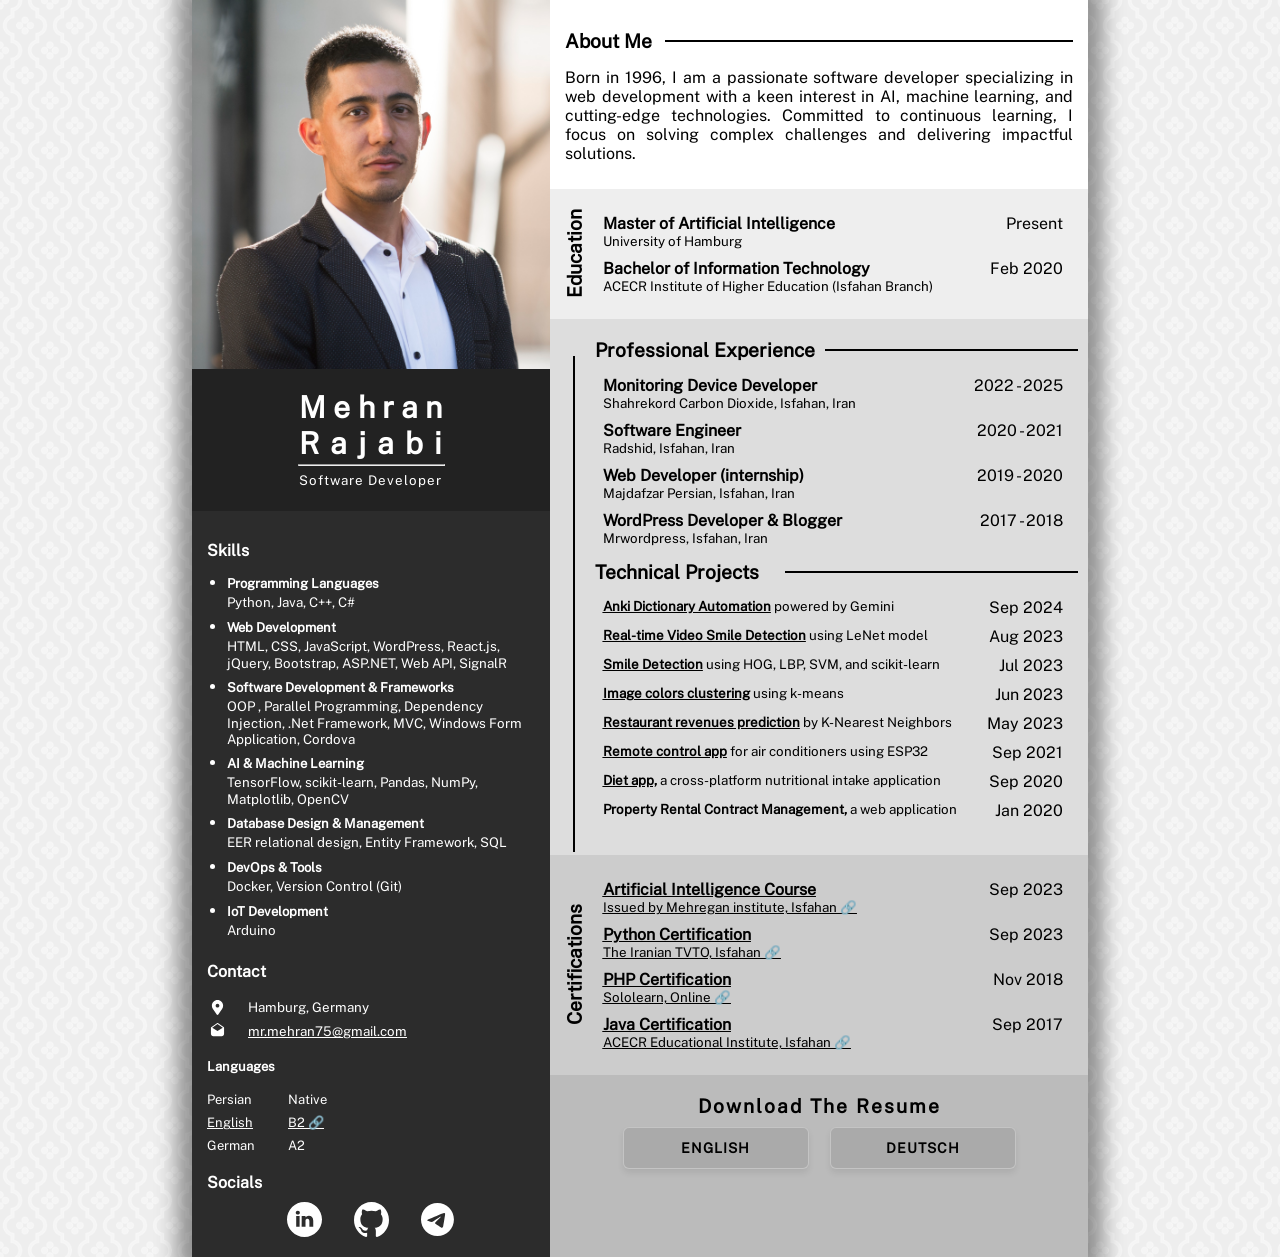
==== index.html @ ef08b9cc "spacing fixed" ====
<html lang="en">
<head>
    <meta charset="UTF-8">
    <meta http-equiv="X-UA-Compatible" content="IE=edge">
    <meta name='viewport' content='width=device-width, initial-scale=1'>
    <meta name="keywords" content="web developer, software engineer, technology enthusiast, coding passion, nature lover, video games, tank capacity monitoring, tank-monitoring.ir, artificial intelligence, Jahad University, Mehregan Institute, English C1, Persian native">
    <meta name="description" content="Mehran Rajabi is a skilled web developer and software engineer with a deep passion for technology and coding. Graduated with a Bachelor of Science degree in Information Technology from Jahad University and specialized in Artificial Intelligence at Mehregan Institute. Experience includes managing websites, freelancing, and software engineering, with a current focus on developing monitoring devices for tank capacity measurement. Apart from work, Mehran enjoys nature, video games, and spending time with friends.">
    <meta name="author" content="Mehran Rajabi">
    <link rel="icon" type="image/x-icon" href="fav.ico">
    <link rel="stylesheet" href="style.css">
    <title tr="title-mehran-rajabi">Mehran Rajabi</title>
</head>
<div id="modal" style="opacity:0;">
    <span class="close" onclick="closeModal()" tr="close">&times;</span>
    <img id="modal-image" src="/profile.jpg" alt="">
</div>
<body>
    <div class="container">
        <div class="col-sm col">
            <div class="image">
                <img src="/profile.jpg" alt="Mehran Rajabi">
            </div>
            <div class="name">
                <p tr="first-name">Mehran</p>
                <p tr="last-name">Rajabi</p>
                <hr>
                <small tr="job-title">Software Developer</small>
            </div>
            <div class="skill">
                <h4 tr="skills-header">Skills</h4>
                <ul>
                    <li>
                        <b tr="prog-lang-header">Programming Languages</b>
                        <br>
                        <small tr="prog-lang-list">
                            Python, Java, C++, C#
                        </small>
                    </li>
                    <li>
                        <b tr="web-dev-header">Web Development</b>
                        <br>
                        <small tr="web-dev-list">
                            HTML, CSS, JavaScript, WordPress, React.js, jQuery, Bootstrap, ASP.NET, Web API, SignalR
                        </small>
                    </li>
                    <li>
                        <b tr="ai-header">
                            Software Development & Frameworks
                        </b>
                        <br>
                        <small tr="ai-list">
                            OOP , Parallel Programming, Dependency Injection, .Net Framework, MVC, Windows Form Application, Cordova
                        </small>
                    </li>
                    <li>
                        <b tr="data-analysis-header">AI & Machine Learning</b>
                        <br>
                        <small tr="data-analysis-list">TensorFlow, scikit-learn, Pandas, NumPy, Matplotlib, OpenCV</small>
                    </li>
                    <li>
                        <b tr="iot-header">Database Design & Management</b>
                        <br>
                        <small tr="iot-list">EER relational design, Entity Framework, SQL</small>
                    </li>
                    <li>
                        <b tr="iot-header">DevOps & Tools</b>
                        <br>
                        <small tr="iot-list">Docker, Version Control (Git)</small>
                    </li>
                    <li>
                        <b tr="iot-header">IoT Development</b>
                        <br>
                        <small tr="iot-list">Arduino</small>
                    </li>
                </ul>
            </div>
            <div class="contact">
                <h4 tr="contact-header">Contact</h4>
                <div class="contact-container">
                    <div class="contact-icon">
                        <svg xmlns="http://www.w3.org/2000/svg" xmlns:xlink="http://www.w3.org/1999/xlink" version="1.0" id="Layer_1" width="15px" height="15px" viewBox="0 0 64 64" enable-background="new 0 0 64 64" xml:space="preserve">
                            <path fill="#FFFFFF" d="M32,0C18.746,0,8,10.746,8,24c0,5.219,1.711,10.008,4.555,13.93c0.051,0.094,0.059,0.199,0.117,0.289l16,24  C29.414,63.332,30.664,64,32,64s2.586-0.668,3.328-1.781l16-24c0.059-0.09,0.066-0.195,0.117-0.289C54.289,34.008,56,29.219,56,24  C56,10.746,45.254,0,32,0z M32,32c-4.418,0-8-3.582-8-8s3.582-8,8-8s8,3.582,8,8S36.418,32,32,32z"/>
                        </svg>
<!--
                        <svg xmlns="http://www.w3.org/2000/svg" fill="#FFFFFF" width="20px" height="20px" viewBox="0 0 32 32"><path d="M11.748 5.773S11.418 5 10.914 5c-.496 0-.754.229-.926.387S6.938 7.91 6.938 7.91s-.837.731-.773 2.106c.054 1.375.323 3.332 1.719 6.058 1.386 2.72 4.855 6.876 7.047 8.337 0 0 2.031 1.558 3.921 2.191.549.173 1.647.398 1.903.398.26 0 .719 0 1.246-.385.536-.389 3.543-2.807 3.543-2.807s.736-.665-.119-1.438c-.859-.773-3.467-2.492-4.025-2.944-.559-.459-1.355-.257-1.699.054-.343.313-.956.828-1.031.893-.112.086-.419.365-.763.226-.438-.173-2.234-1.148-3.899-3.426-1.655-2.276-1.837-3.02-2.084-3.824a.56.56 0 0 1 .225-.657c.248-.172 1.161-.933 1.161-.933s.591-.583.344-1.27-1.906-4.716-1.906-4.716z"/>
                        </svg>
-->
                        <svg xmlns="http://www.w3.org/2000/svg" xmlns:xlink="http://www.w3.org/1999/xlink" fill="#ffffff" height="15px" width="15px" version="1.1" viewBox="0 0 32 32" xml:space="preserve">
                            <path d="M30,9.9C30,9.9,30,9.8,30,9.9c0-0.2-0.1-0.3-0.1-0.4c0,0,0,0,0,0c0,0,0,0,0,0c-0.1-0.1-0.1-0.2-0.2-0.3c0,0,0,0,0,0  c0,0,0,0,0,0l-13-9c-0.3-0.2-0.8-0.2-1.1,0l-13,9c0,0,0,0,0,0c0,0,0,0,0,0C2.3,9.3,2.2,9.4,2.2,9.4c0,0,0,0,0,0c0,0,0,0,0,0  C2.1,9.6,2,9.7,2,9.8c0,0,0,0,0,0.1c0,0,0,0.1,0,0.1v13c0,2.8,2.2,5,5,5h18c2.8,0,5-2.2,5-5V10C30,10,30,9.9,30,9.9z M16,2.2  L27.2,10L16,16.8L4.8,10L16,2.2z"/>
                        </svg>
                    </div>
                    <div class="contact-info">
                        <small tr="contact-location">Hamburg, Germany</small>
                        <!--<small><a href="tel:" tr="contact-phone"></a></small>-->
                        <small><a href="mailto:mr.mehran75@gmail.com">mr.mehran75@gmail.com</a></small>
                    </div>
                </div>
            </div>
            <div class="languages">
                <h4 tr="languages-header">Languages</h4>
                <div class="lan-container">
                    <div class="lan">
                        <div tr="language-persian">Persian</div>
                        <div onclick="openModal(`/Certificates/IELTS.jpg`,`IELTS Certification`)" tr="language-english">English</div>
                        <div tr="language-german">German</div>
                    </div>
                    <div class="level">
                        <div tr="level-persian">Native</div>
                        <div onclick="openModal(`/Certificates/IELTS.jpg`,`IELTS Certification`)" tr="level-english">B2</div>
                        <div tr="level-german">A2</div>
                    </div>
                </div>
            </div>
            <div class="socials">
                <h4 tr="socials-header">Socials</h4>
                <div class="socials-container">
                    <a href="https://www.linkedin.com/in/mehranr7/" target="_blank" tr="social-linkedin">
                        <svg xmlns="http://www.w3.org/2000/svg" xmlns:xlink="http://www.w3.org/1999/xlink" fill="#ffffff" height="35px" width="35px" version="1.1" id="Layer_1" viewBox="-143 145 512 512" xml:space="preserve">
                        <path d="M113,145c-141.4,0-256,114.6-256,256s114.6,256,256,256s256-114.6,256-256S254.4,145,113,145z M41.4,508.1H-8.5V348.4h49.9  V508.1z M15.1,328.4h-0.4c-18.1,0-29.8-12.2-29.8-27.7c0-15.8,12.1-27.7,30.5-27.7c18.4,0,29.7,11.9,30.1,27.7  C45.6,316.1,33.9,328.4,15.1,328.4z M241,508.1h-56.6v-82.6c0-21.6-8.8-36.4-28.3-36.4c-14.9,0-23.2,10-27,19.6  c-1.4,3.4-1.2,8.2-1.2,13.1v86.3H71.8c0,0,0.7-146.4,0-159.7h56.1v25.1c3.3-11,21.2-26.6,49.8-26.6c35.5,0,63.3,23,63.3,72.4V508.1z  "/>
                        </svg>
                    </a>
                    <a href="https://github.com/mehranr7" target="_blank" tr="social-github">
                        <svg xmlns="http://www.w3.org/2000/svg" xmlns:xlink="http://www.w3.org/1999/xlink" fill="#ffffff" width="35px" height="35px" viewBox="0 0 20 20" version="1.1"> <title>github [#142]</title> <desc>Created with Sketch.</desc> <defs> </defs> <g id="Page-1" stroke="none" stroke-width="1" fill="#ffffff" fill-rule="evenodd"> <g id="Dribbble-Light-Preview" transform="translate(-140.000000, -7559.000000)" fill="#ffffff"> <g id="icons" transform="translate(56.000000, 160.000000)"> <path d="M94,7399 C99.523,7399 104,7403.59 104,7409.253 C104,7413.782 101.138,7417.624 97.167,7418.981 C96.66,7419.082 96.48,7418.762 96.48,7418.489 C96.48,7418.151 96.492,7417.047 96.492,7415.675 C96.492,7414.719 96.172,7414.095 95.813,7413.777 C98.04,7413.523 100.38,7412.656 100.38,7408.718 C100.38,7407.598 99.992,7406.684 99.35,7405.966 C99.454,7405.707 99.797,7404.664 99.252,7403.252 C99.252,7403.252 98.414,7402.977 96.505,7404.303 C95.706,7404.076 94.85,7403.962 94,7403.958 C93.15,7403.962 92.295,7404.076 91.497,7404.303 C89.586,7402.977 88.746,7403.252 88.746,7403.252 C88.203,7404.664 88.546,7405.707 88.649,7405.966 C88.01,7406.684 87.619,7407.598 87.619,7408.718 C87.619,7412.646 89.954,7413.526 92.175,7413.785 C91.889,7414.041 91.63,7414.493 91.54,7415.156 C90.97,7415.418 89.522,7415.871 88.63,7414.304 C88.63,7414.304 88.101,7413.319 87.097,7413.247 C87.097,7413.247 86.122,7413.234 87.029,7413.87 C87.029,7413.87 87.684,7414.185 88.139,7415.37 C88.139,7415.37 88.726,7417.2 91.508,7416.58 C91.513,7417.437 91.522,7418.245 91.522,7418.489 C91.522,7418.76 91.338,7419.077 90.839,7418.982 C86.865,7417.627 84,7413.783 84,7409.253 C84,7403.59 88.478,7399 94,7399" id="github-[#142]"> </path> </g> </g> </g>
                        </svg>
                    </a>
                    <a href="https://telegram.me/mehranr7" target="_blank" tr="social-telegram">
                        <svg xmlns="http://www.w3.org/2000/svg" fill="#ffffff" width="35px" height="35px" viewBox="0 0 32 32" version="1.1">
                            <title>telegram</title>
                            <path d="M22.122 10.040c0.006-0 0.014-0 0.022-0 0.209 0 0.403 0.065 0.562 0.177l-0.003-0.002c0.116 0.101 0.194 0.243 0.213 0.403l0 0.003c0.020 0.122 0.031 0.262 0.031 0.405 0 0.065-0.002 0.129-0.007 0.193l0-0.009c-0.225 2.369-1.201 8.114-1.697 10.766-0.21 1.123-0.623 1.499-1.023 1.535-0.869 0.081-1.529-0.574-2.371-1.126-1.318-0.865-2.063-1.403-3.342-2.246-1.479-0.973-0.52-1.51 0.322-2.384 0.221-0.23 4.052-3.715 4.127-4.031 0.004-0.019 0.006-0.040 0.006-0.062 0-0.078-0.029-0.149-0.076-0.203l0 0c-0.052-0.034-0.117-0.053-0.185-0.053-0.045 0-0.088 0.009-0.128 0.024l0.002-0.001q-0.198 0.045-6.316 4.174c-0.445 0.351-1.007 0.573-1.619 0.599l-0.006 0c-0.867-0.105-1.654-0.298-2.401-0.573l0.074 0.024c-0.938-0.306-1.683-0.467-1.619-0.985q0.051-0.404 1.114-0.827 6.548-2.853 8.733-3.761c1.607-0.853 3.47-1.555 5.429-2.010l0.157-0.031zM15.93 1.025c-8.302 0.020-15.025 6.755-15.025 15.060 0 8.317 6.742 15.060 15.060 15.060s15.060-6.742 15.060-15.060c0-8.305-6.723-15.040-15.023-15.060h-0.002q-0.035-0-0.070 0z"/>
                        </svg>
                    </a>
                </div>
            </div>
        </div>
        <div class="col-lg col">
            <div class="about-me">
                <div class="horizontal-container">
                    <h2 tr="about-me">About Me</h2>
                    <span class="horizontal-line"></span>
                </div>
                <div class="about-text">
                    <p tr="about-explain">
                        Born in 1996, I am a passionate software developer specializing in web development with a keen interest in AI, machine learning, and cutting-edge technologies. Committed to continuous learning, I focus on solving complex challenges and delivering impactful solutions.
                    </p>
                </div>
            </div>
            <div class="education">
                <div class="vertical-container">
                    <div class="vertical-heading">
                        <h2 class="vertical">Education</h2>
                        <span class="line"></span>
                    </div>
                    <div class="list-container">
                        <div class="list-item">
                            <div class="item-content">
                                <b>Master of Artificial Intelligence</b>
                                <small>University of Hamburg</small>
                            </div>
                            <div class="item-date">
                                Present
                            </div>
                        </div>
                        <div class="list-item">
                            <div class="item-content">
                                <b>Bachelor of Information Technology</b>
                                <small>ACECR Institute of Higher Education (Isfahan Branch)</small>
                            </div>
                            <div class="item-date">
                                Feb 2020
                            </div>
                        </div>
                    </div>
                </div>
            </div>
            <div class="experience">
                <div class="horizontal-container horizontal-padding">
                    <h2 id="experience1">Professional Experience</h2>
                    <span class="horizontal-line" id="horizontal-line-1"></span>
                </div>
                <div class="vertical-container">
                    <div class="vertical-heading">
                        <h2 class="vertical"></h2>
                        <span class="line active-line"></span>
                    </div>
                    <div class="list-container">
                        <div class="list-item">
                            <div class="item-content">
                                    <b>Monitoring Device Developer</b>
                                    <small>Shahrekord Carbon Dioxide, Isfahan, Iran</small>
                            </div>
                            <div class="item-date">
                                2022 - 2025
                            </div>
                        </div>
                        <div class="list-item">
                            <div class="item-content">
                                    <b>Software Engineer</b>
                                    <small>Radshid, Isfahan, Iran</small>
                            </div>
                            <div class="item-date">
                                2020 - 2021
                            </div>
                        </div>
                        <div class="list-item">
                            <div class="item-content">
                                    <b>Web Developer (internship)</b>
                                    <small>Majdafzar Persian, Isfahan, Iran</small>
                            </div>
                            <div class="item-date">
                                2019 - 2020
                            </div>
                        </div>
                        <div class="list-item">
                            <div class="item-content">
                                    <b>WordPress Developer & Blogger</b>
                                    <small>Mrwordpress, Isfahan, Iran</small>
                            </div>
                            <div class="item-date">
                                2017 - 2018
                            </div>
                        </div>                        
                    </div>
                </div>
                <div class="horizontal-container horizontal-padding">
                    <h2 id="experience2">Technical Projects</h2>
                    <span class="horizontal-line" id="horizontal-line-2"></span>
                </div>
                <div class="vertical-container">
                    <div class="vertical-heading">
                        <h2 class="vertical"></h2>
                        <span class="line active-line"></span>
                    </div>
                    <div class="list-container">
                        <div class="list-item">
                            <div class="item-content">
                                <small><a href="https://github.com/mehranr7/AnkiDictionary\" target=\"_blank\" style=\"color: inherit; text-decoration: underline;\" rel=\"noopener noreferrer\"><b>Anki Dictionary Automation</b></a> powered by Gemini</small>
                            </div>
                            <div class="item-date">
                                Sep 2024
                            </div>
                        </div>
                        <div class="list-item">
                            <div class="item-content">
                                <small><a href="https://github.com/mehranr7/smile-detection-cnn\" target=\"_blank\" style=\"color: inherit; text-decoration: underline;\" rel=\"noopener noreferrer\"><b>Real-time Video Smile Detection</b></a> using LeNet model</small>
                            </div>
                            <div class="item-date">
                                Aug 2023
                            </div>
                        </div>
                        <div class="list-item">
                            <div class="item-content">
                                <small><a href="https://github.com/mehranr7/smile-detection\" target=\"_blank\" style=\"color: inherit; text-decoration: underline;\" rel=\"noopener noreferrer\"><b>Smile Detection</b></a> using HOG, LBP, SVM, and scikit-learn</small>
                            </div>
                            <div class="item-date">
                                Jul 2023
                            </div>
                        </div>
                        <div class="list-item">
                            <div class="item-content">
                                <small><a href="https://github.com/mehranr7/cluster-image-colors\" target=\"_blank\" style=\"color: inherit; text-decoration: underline;\" rel=\"noopener noreferrer\"><b>Image colors clustering</b></a> using k-means</small>
                            </div>
                            <div class="item-date">
                                Jun 2023
                            </div>
                        </div>
                        <div class="list-item">
                            <div class="item-content">
                                <small><a href="https://github.com/mehranr7/restaurant-revenue\" target=\"_blank\" style=\"color: inherit; text-decoration: underline;\" rel=\"noopener noreferrer\"><b>Restaurant revenues prediction</b></a> by K-Nearest Neighbors</small>
                            </div>
                            <div class="item-date">
                                May 2023
                            </div>
                        </div>
                        <div class="list-item">
                            <div class="item-content">
                                <small><a href="https://gitlab.com/MehranR7/iot_cooler\" target=\"_blank\" style=\"color: inherit; text-decoration: underline;\" rel=\"noopener noreferrer\"><b>Remote control app</b></a> for air conditioners using ESP32</small>
                            </div>
                            <div class="item-date">
                                Sep 2021
                            </div>
                        </div>
                        <div class="list-item">
                            <div class="item-content">
                                <small><a href="https://github.com/mehranr7/Diet-Macro-Tracker\" target=\"_blank\" style=\"color: inherit; text-decoration: underline;\" rel=\"noopener noreferrer\"><b>Diet app,</b></a> a cross-platform nutritional intake application</small>
                            </div>
                            <div class="item-date">
                                Sep 2020
                            </div>
                        </div>
                        <div class="list-item">
                            <div class="item-content">
                                <small><b>Property Rental Contract Management,</b> a web application</small>
                            </div>
                            <div class="item-date">
                                Jan 2020
                            </div>
                        </div>
                    </div>
                </div>
            </div>
            <div class="certifications">
                <div class="vertical-container">
                    <div class="vertical-heading">
                        <h2 class="vertical">Certifications</h2>
                        <span class="line"></span>
                    </div>
                    <div class="list-container">
                        <div class="list-item">
                            <a href="Certificates/Comprehensive-Artificial-Intelligence.pdf" target="_blank">
                                <div class="item-content">
                                    <b>Artificial Intelligence Course</b>
                                    <small>Issued by Mehregan institute, Isfahan</small>
                                </div>
                            </a>
                            <div class="item-date">
                                Sep 2023
                            </div>
                        </div>
                        <div class="list-item">
                            <a href="Certificates/Python TVTO.pdf" target="_blank">
                                <div class="item-content">
                                    <b>Python Certification</b>
                                    <small>The Iranian TVTO, Isfahan</small>
                                </div>
                            </a>
                            <div class="item-date">
                                Sep 2023
                            </div>
                        </div>
                        <div class="list-item">
                            <a href="Certificates/PHP.pdf" target="_blank">
                                <div class="item-content">
                                    <b>PHP Certification</b>
                                    <small>Sololearn, Online</small>
                                </div>
                            </a>
                            <div class="item-date">
                                Nov 2018
                            </div>
                        </div>
                        <div class="list-item">
                            <a href="Certificates/Java.pdf" target="_blank">
                                <div class="item-content">
                                    <b>Java Certification</b>
                                    <small>ACECR Educational Institute, Isfahan</small>
                                </div>
                            </a>
                            <div class="item-date">
                                Sep 2017
                            </div>
                        </div>
                    </div>
                </div>
            </div>
            <div class="downloadbox">
                <h2>Download the resume</h2>
                <div class="resume-container">
                    <a href="/Mehran-Rajabi-EN.pdf" class="download">English</a>
                    <a href="/Mehran-Rajabi-DE.pdf" class="download">Deutsch</a>
                </div>

            </div>
        </div>
    </div>
    <script src="scripts.js"></script>
</body>
</html>
---- style.css ----
@font-face {
    font-family: public_sans;
    font-style: normal;
    font-weight: normal;
    src: url(fonts/PublicSans-Regular.ttf);
}

*{
    font-family: public_sans;
}

body{
    margin: 0;
    padding: 0;
    background-image: url(img/bg.png);
    background-repeat: repeat;
    background-size: 100px;
}

.col-sm a{
    color: #ffffff;
    /* text-decoration: none; */
}

.col-lg a{
    color: #000000;
    /* text-decoration: none; */
}

.container{
    width: 80%;
    margin: auto;
    display: flex;
    padding: 0;
    box-shadow: 0px 0px 20px 15px rgb(0 0 0 / 40%);
}

.col{
    margin: 0;
}

.col-sm{
    width: 40%;
    background-color: #2c2c2c;
}

.col-lg{
    width: 60%;
    background-color: #bbb;
}

/* desktops large */
@media only screen and (max-width: 1920px) {
    .container{
        width: 60%;
    }
}

/* desktops small*/
@media only screen and (max-width: 1440px) {
    .container{
        width: 70%;
    }
}

/* tablets and mobiles */
@media only screen and (max-width: 768px) {
    
    .container{
        width: 100%;
        flex-flow: column;
    }

    .col-sm{
        width: 100%;
    }

    .col-lg{
        width: 100%;
    }
}

.image img{
    width: 100%;
}

.col > *{
    width: 100%;
}

.about-me{
    padding: 10px 15px;
    padding-top: 30px;
    width: calc(100% - 30px);
    background-color:#ffffff;
}

h2{
    font-size: larger;
    font-weight: bold;
    padding: 0;
    margin: 0;
}

.about-me h2{
    width: 100px;
}
.about-me .horizontal-line{
    width: calc(100% - 100px);
}

.about-text{
    text-align: justify;
}

.horizontal-padding{
    padding-left: 35px;
}

.horizontal-container{
    display: flex;
}

.horizontal-line{
    border-top: solid 2px;
    position: relative;
    top: 10px;
    height: 1px;
}

.vertical-container{
    display: flex;
}

.vertical-heading{
    position: relative;
    left: 0px;
    width: 30px;
    display: flex;
    justify-content: center;
    text-align: center;
}
.vertical{
    writing-mode: tb-rl;
    transform: rotate(-180deg);
    margin: 0;
}

.active-line{
    border-left: solid 2px;
    height: calc(100% + 22px);
    position: relative;
    top: -5px;
}

.education{
    background-color: #eeeeee;
    padding: 10px;
    width: calc(100% - 20px);
}

.list-item{
    display: flex;
    justify-content: space-between;
    padding: 5px;
}

.item-content{
    display: flex;
    flex-flow: column;
}

.item-date{
    text-align: right;
}

.list-container{
    width: 100%;
    padding: 10px;
}

.experience{
    background-color: #dddddd;
    padding: 20px 10px;
    width: calc(100% - 20px);
}

#experience1{
    width: 230px;
}
#horizontal-line-1{
    width: calc(100% - 230px);
}

#experience2{
    width: 190px;
}
#horizontal-line-2{
    width: calc(100% - 190px);
}

#experience3{
    width: 250px;
}
#horizontal-line-3{
    width: calc(100% - 250px);
}

.certifications{
    background-color: #cccccc;
    padding: 10px;
    width: calc(100% - 20px);
}

.downloadbox{
    background-color: #bbbbbb;
    padding: 10px;
    width: calc(100% - 20px);
    display: flex;
    justify-content: center;
    align-items: center;
    flex-flow: column;
}

.downloadbox h2{
    width: 100%;
    text-align: center;
    text-transform: capitalize;
    letter-spacing: 2px;
    padding: 10px;
}

.name{
    background-color: #222222;
    color: #ffffff;
    display: flex;
    justify-content: center;
    align-items: center;
    flex-flow: column;
    padding: 20px 0;
}

.name p, .name small, .name hr{
    width: 145px;
    margin: 3px 0 3px 0;
}

.name p{
    margin: 0;
    padding: 0;
    font-size: 30px;
    font-weight: bolder;
}

.name p:first-child{
    letter-spacing: 7.5px;
}
.name p:nth-child(2){
    letter-spacing: 11px;
}
.name small{
    letter-spacing: 1px;
}

.skill, .contact, .languages, .socials{
    padding: 10px 15px;
    width: calc(100% - 30px);
    background-color: #2c2c2c;
    color: #ffffff;
}

.skill{
    padding-top: 30px;
}

/* tablets and mobiles */
@media only screen and (max-width: 768px) {
    

    .skill, .contact, .languages, .socials{
        padding: 10px 15px;
    }
    
    .skill{
        padding-top: 15px;
    }
}

.socials{
    padding-bottom: 15px;
}

ul{
    width: calc(100% - 20px);
    position: relative;
    left: -20px;
    margin: 0;
}

h4{
    margin: 0;
    padding-bottom: 10px;
}

.skill li{
    padding: 3px 0;
}

.skill b{
    font-size: 13px;
    font-weight: bold;
}

.contact-container{
    max-width: 200px;
    display: flex;
    justify-content: space-between;
}

.contact-icon{
    width: 20px;
    display: flex;
    flex-flow: column;
    justify-content: center;
    align-items: center;
    padding-right: 5px;
}

.contact-info{
    display: flex;
    flex-flow: column;
    justify-content: center;
    align-items: flex-start;
}

.lan-container{
    max-width: 120px;
    display: flex;
    justify-content: space-between;
}

.languages {
    font-size: 13px;
}

.contact-container small,.contact-container svg, .lan div, .level div{
    padding-top: 8px;
}

.socials-container{
    max-width: 200px;
    display: flex;
    margin: auto;
    justify-content: space-around;
}

.socials{
    padding-bottom: 20px;
}

#modal{
    position: fixed;
    top: 0;
    left: 0;
    width: 100%;
    height: 100%;
    z-index: 99;
    background-color: #222222cc;
    display: none;
    justify-content: center;
    align-items: center;
    transition: all 1s;
}

#modal img{
    width: 100%;
    height: 100%;
    object-fit: contain;
}

.close{
    position: absolute;
    top: 1%;
    right: 3%;
    color: #fff;
    font-size: 40px;
    background-color: #22222277;
    width: 44px;
    height: 44px;
    display: flex;
    justify-content: center;
    align-items: center;
    border-radius: 22px;
}

a{
    cursor: pointer;
}

* [onclick], a *, .level div[onclick]{
    text-decoration: underline;
}

* [onclick] small::after, a small::after, .level div[onclick]::after {
    content: ' 🔗';
}

.close{
    text-decoration: none;
}

.resume-container {
    width: 80%;
    background-color: #bbb;
    display: flex;
    justify-content: center;
    align-items: center;
    margin: 0;
}

a.download {
    width: 90%;
    margin: 0 2.5%;
    background-color: #aaa;
    color: #000;
    font-size: 14px;
    font-weight: 600;
    letter-spacing: 1px;
    text-transform: uppercase;
    text-decoration: none;
    display: inline-block;
    padding: 12px 0;
    border: 1px solid rgba(255, 255, 255, 0.3);
    border-radius: 6px;
    cursor: pointer;
    text-align: center;
    position: relative;
    overflow: hidden; 
    transition: all 0.3s ease;
    box-shadow: 0 4px 6px rgba(0, 0, 0, 0.08);
}

a.download:hover {
  background-color: #a0a0a0; 
  transform: translateY(-2px);
  box-shadow: 0 6px 12px rgba(0, 0, 0, 0.15);
}

a.download:active {
  transform: translateY(1px);
  box-shadow: 0 2px 4px rgba(0, 0, 0, 0.1);
}

a.download::before {
  content: '';
  position: absolute;
  top: 0;
  left: -100px;
  width: 100px;
  height: 100%;
  
  background-image: linear-gradient(
    120deg,
    rgba(255, 255, 255, 0) 30%,
    rgba(255, 255, 255, 0.6) 50%,
    rgba(255, 255, 255, 0) 70%
  );
  animation: shine 3s infinite linear;
}

@keyframes shine {
  0% { left: -100px; }
  20% { left: 100%; }
  100% { left: 100%; } 
}

@media (max-width: 600px) {
  .resume-container {
    flex-direction: column;
    gap: 16px;
  }
  
  a.download {
    width: 100%;
    box-sizing: border-box;
  }
}
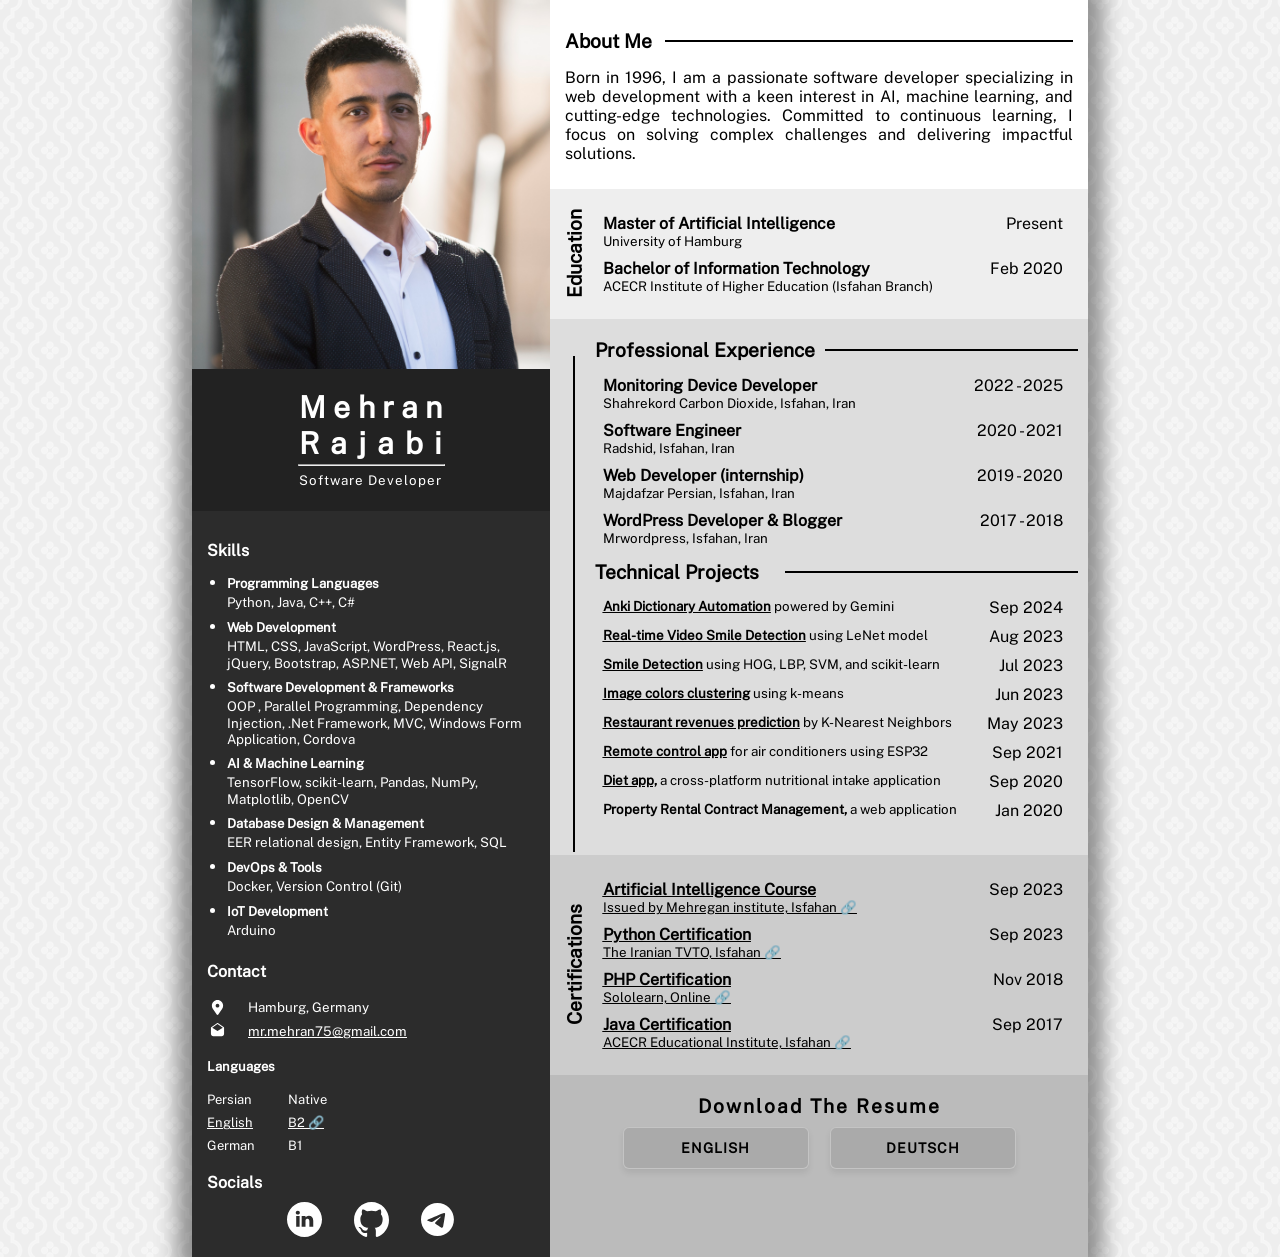
==== commit c4cf4f6e: "Resume updated" ====
--- a/index.html
+++ b/index.html
@@ -107,7 +107,7 @@
                     <div class="level">
                         <div tr="level-persian">Native</div>
                         <div onclick="openModal(`/Certificates/IELTS.jpg`,`IELTS Certification`)" tr="level-english">B2</div>
-                        <div tr="level-german">A2</div>
+                        <div tr="level-german">B1</div>
                     </div>
                 </div>
             </div>
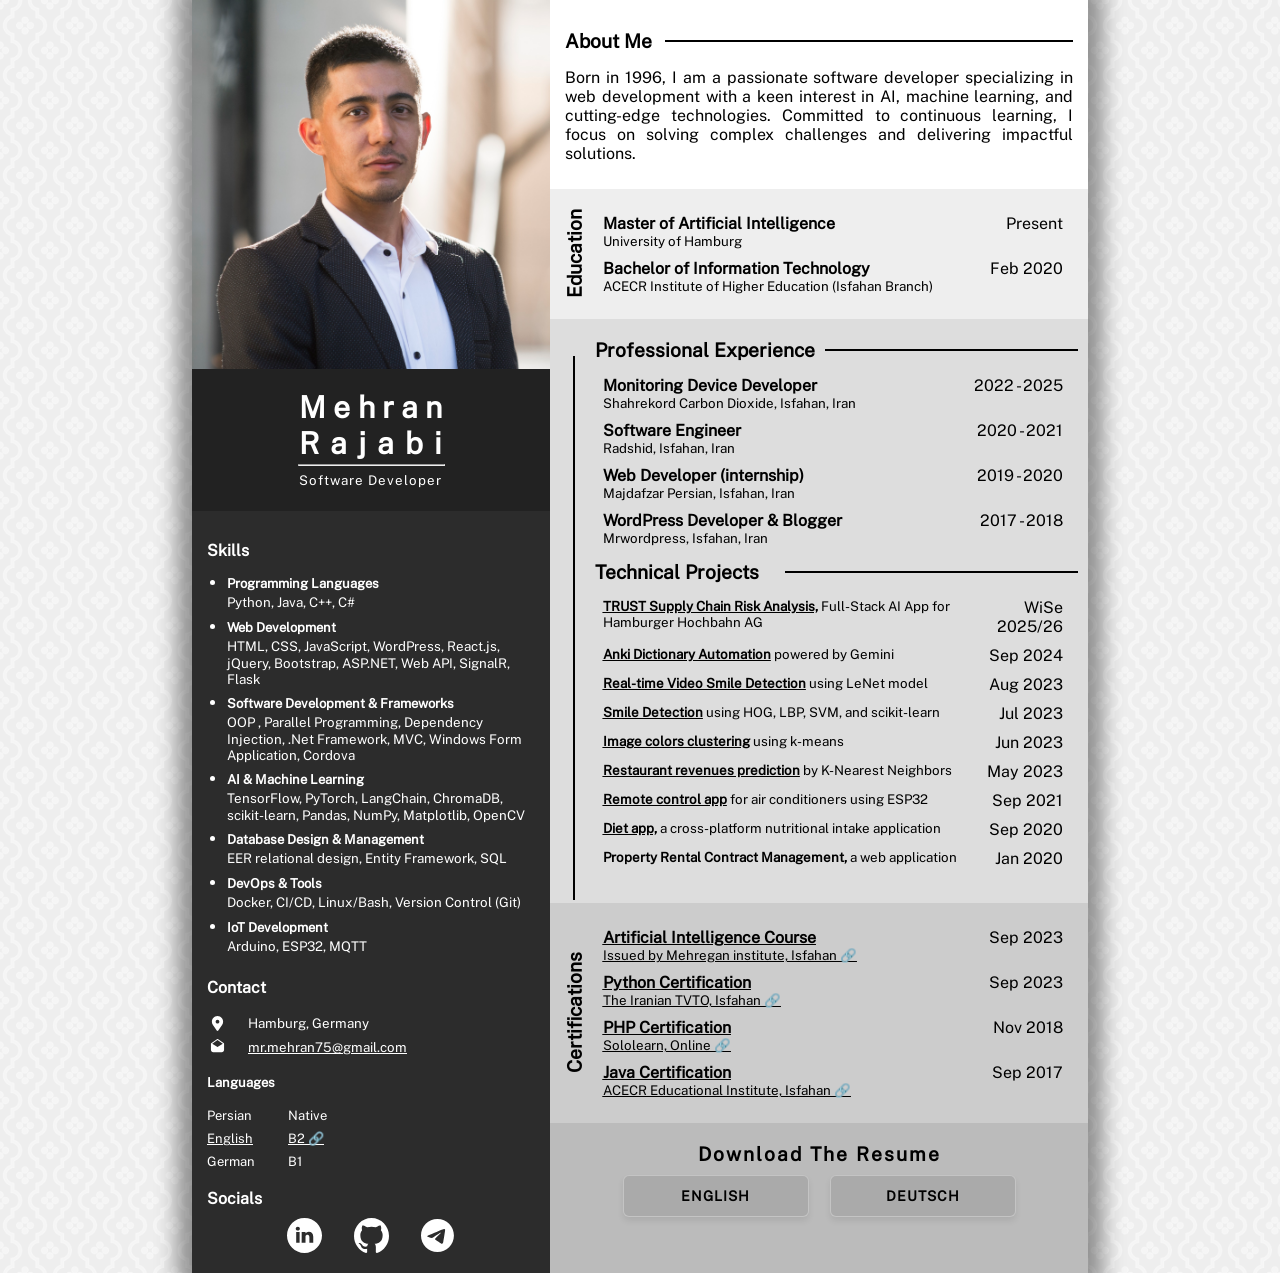
==== commit c851da03: "Online resume updated" ====
--- a/index.html
+++ b/index.html
@@ -40,7 +40,7 @@
                         <b tr="web-dev-header">Web Development</b>
                         <br>
                         <small tr="web-dev-list">
-                            HTML, CSS, JavaScript, WordPress, React.js, jQuery, Bootstrap, ASP.NET, Web API, SignalR
+                            HTML, CSS, JavaScript, WordPress, React.js, jQuery, Bootstrap, ASP.NET, Web API, SignalR, Flask
                         </small>
                     </li>
                     <li>
@@ -55,7 +55,7 @@
                     <li>
                         <b tr="data-analysis-header">AI & Machine Learning</b>
                         <br>
-                        <small tr="data-analysis-list">TensorFlow, scikit-learn, Pandas, NumPy, Matplotlib, OpenCV</small>
+                        <small tr="data-analysis-list">TensorFlow, PyTorch, LangChain, ChromaDB, scikit-learn, Pandas, NumPy, Matplotlib, OpenCV</small>
                     </li>
                     <li>
                         <b tr="iot-header">Database Design & Management</b>
@@ -65,12 +65,12 @@
                     <li>
                         <b tr="iot-header">DevOps & Tools</b>
                         <br>
-                        <small tr="iot-list">Docker, Version Control (Git)</small>
+                        <small tr="iot-list">Docker, CI/CD, Linux/Bash, Version Control (Git)</small>
                     </li>
                     <li>
                         <b tr="iot-header">IoT Development</b>
                         <br>
-                        <small tr="iot-list">Arduino</small>
+                        <small tr="iot-list">Arduino, ESP32, MQTT</small>
                     </li>
                 </ul>
             </div>
@@ -233,6 +233,14 @@
                     <div class="list-container">
                         <div class="list-item">
                             <div class="item-content">
+                                <small><a href="https://datadrivensolutions.informatik.uni-hamburg.de/" target="_blank" style="color: inherit; text-decoration: underline;" rel="noopener noreferrer"><b>TRUST Supply Chain Risk Analysis,</b></a> Full-Stack AI App for Hamburger Hochbahn AG</small>
+                            </div>
+                            <div class="item-date">
+                                WiSe 2025/26
+                            </div>
+                        </div>
+                        <div class="list-item">
+                            <div class="item-content">
                                 <small><a href="https://github.com/mehranr7/AnkiDictionary\" target=\"_blank\" style=\"color: inherit; text-decoration: underline;\" rel=\"noopener noreferrer\"><b>Anki Dictionary Automation</b></a> powered by Gemini</small>
                             </div>
                             <div class="item-date">
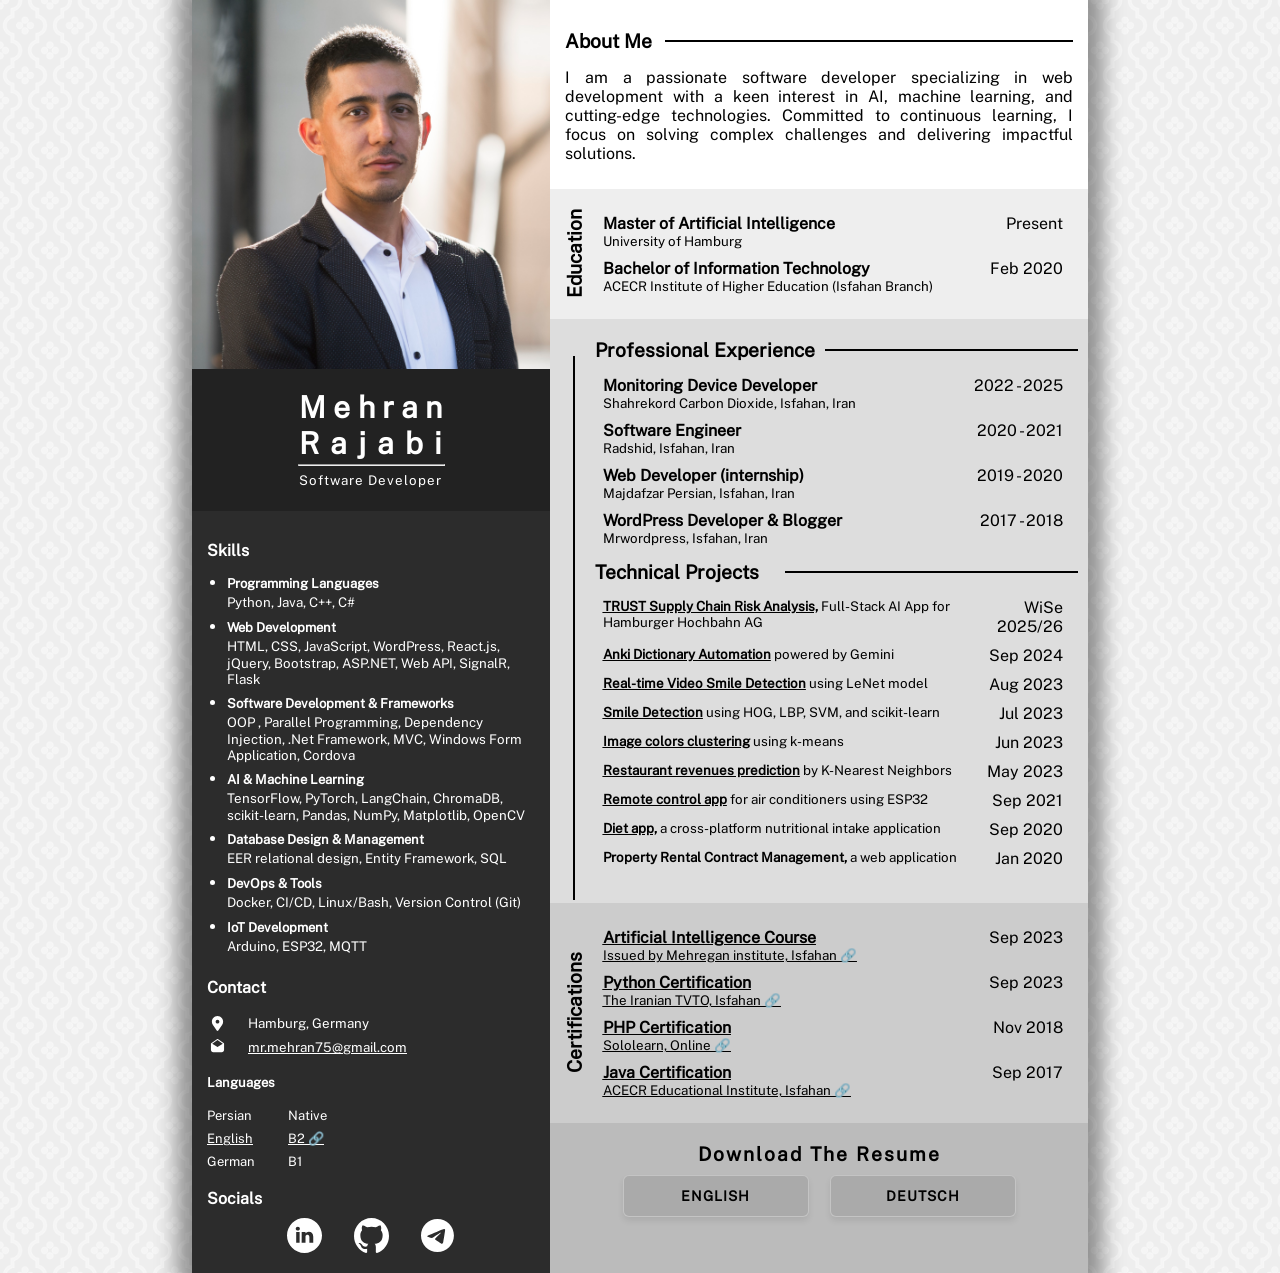
==== commit 351f392d: "update index.html" ====
--- a/index.html
+++ b/index.html
@@ -140,7 +140,7 @@
                 </div>
                 <div class="about-text">
                     <p tr="about-explain">
-                        Born in 1996, I am a passionate software developer specializing in web development with a keen interest in AI, machine learning, and cutting-edge technologies. Committed to continuous learning, I focus on solving complex challenges and delivering impactful solutions.
+                        I am a passionate software developer specializing in web development with a keen interest in AI, machine learning, and cutting-edge technologies. Committed to continuous learning, I focus on solving complex challenges and delivering impactful solutions.
                     </p>
                 </div>
             </div>
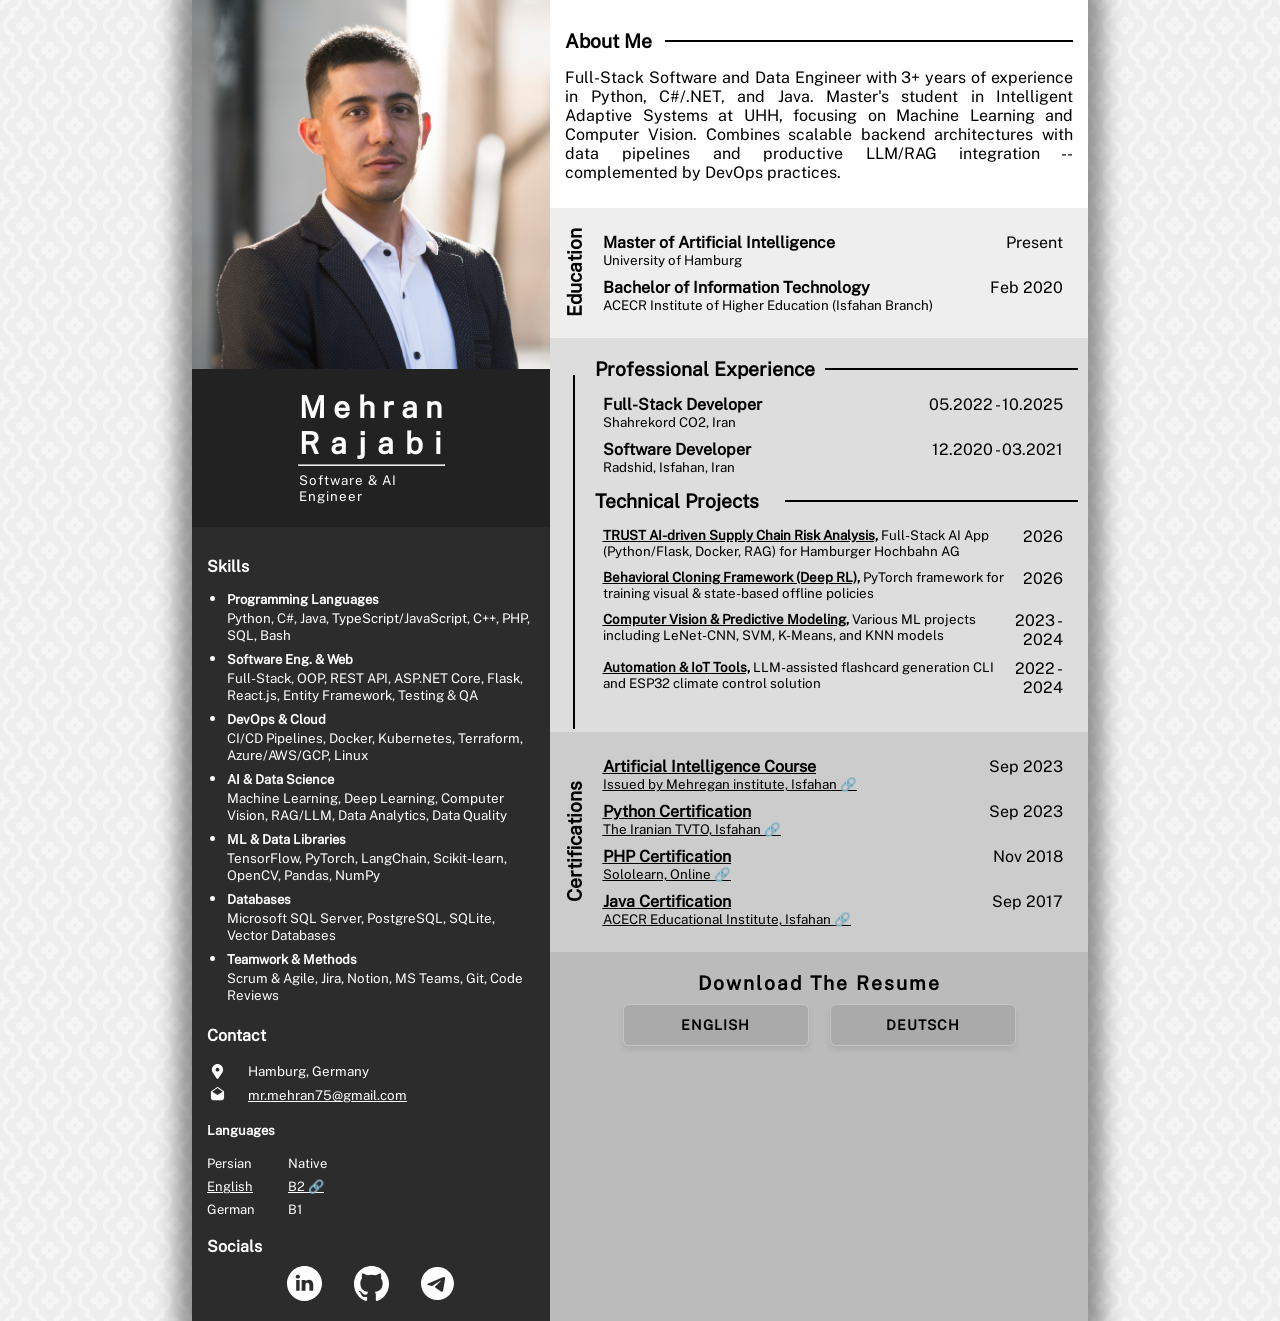
==== commit fc1f4e8e: "resume update" ====
--- a/index.html
+++ b/index.html
@@ -24,53 +24,45 @@
                 <p tr="first-name">Mehran</p>
                 <p tr="last-name">Rajabi</p>
                 <hr>
-                <small tr="job-title">Software Developer</small>
+                <small tr="job-title">Software & AI Engineer</small>
             </div>
             <div class="skill">
                 <h4 tr="skills-header">Skills</h4>
                 <ul>
                     <li>
-                        <b tr="prog-lang-header">Programming Languages</b>
-                        <br>
-                        <small tr="prog-lang-list">
-                            Python, Java, C++, C#
-                        </small>
-                    </li>
-                    <li>
-                        <b tr="web-dev-header">Web Development</b>
-                        <br>
-                        <small tr="web-dev-list">
-                            HTML, CSS, JavaScript, WordPress, React.js, jQuery, Bootstrap, ASP.NET, Web API, SignalR, Flask
-                        </small>
-                    </li>
-                    <li>
-                        <b tr="ai-header">
-                            Software Development & Frameworks
-                        </b>
-                        <br>
-                        <small tr="ai-list">
-                            OOP , Parallel Programming, Dependency Injection, .Net Framework, MVC, Windows Form Application, Cordova
-                        </small>
-                    </li>
-                    <li>
-                        <b tr="data-analysis-header">AI & Machine Learning</b>
-                        <br>
-                        <small tr="data-analysis-list">TensorFlow, PyTorch, LangChain, ChromaDB, scikit-learn, Pandas, NumPy, Matplotlib, OpenCV</small>
-                    </li>
-                    <li>
-                        <b tr="iot-header">Database Design & Management</b>
-                        <br>
-                        <small tr="iot-list">EER relational design, Entity Framework, SQL</small>
-                    </li>
-                    <li>
-                        <b tr="iot-header">DevOps & Tools</b>
-                        <br>
-                        <small tr="iot-list">Docker, CI/CD, Linux/Bash, Version Control (Git)</small>
-                    </li>
-                    <li>
-                        <b tr="iot-header">IoT Development</b>
-                        <br>
-                        <small tr="iot-list">Arduino, ESP32, MQTT</small>
+                        <b>Programming Languages</b>
+                        <br>
+                        <small>Python, C#, Java, TypeScript/JavaScript, C++, PHP, SQL, Bash</small>
+                    </li>
+                    <li>
+                        <b>Software Eng. & Web</b>
+                        <br>
+                        <small>Full-Stack, OOP, REST API, ASP.NET Core, Flask, React.js, Entity Framework, Testing & QA</small>
+                    </li>
+                    <li>
+                        <b>DevOps & Cloud</b>
+                        <br>
+                        <small>CI/CD Pipelines, Docker, Kubernetes, Terraform, Azure/AWS/GCP, Linux</small>
+                    </li>
+                    <li>
+                        <b>AI & Data Science</b>
+                        <br>
+                        <small>Machine Learning, Deep Learning, Computer Vision, RAG/LLM, Data Analytics, Data Quality</small>
+                    </li>
+                    <li>
+                        <b>ML & Data Libraries</b>
+                        <br>
+                        <small>TensorFlow, PyTorch, LangChain, Scikit-learn, OpenCV, Pandas, NumPy</small>
+                    </li>
+                    <li>
+                        <b>Databases</b>
+                        <br>
+                        <small>Microsoft SQL Server, PostgreSQL, SQLite, Vector Databases</small>
+                    </li>
+                    <li>
+                        <b>Teamwork & Methods</b>
+                        <br>
+                        <small>Scrum & Agile, Jira, Notion, MS Teams, Git, Code Reviews</small>
                     </li>
                 </ul>
             </div>
@@ -140,7 +132,7 @@
                 </div>
                 <div class="about-text">
                     <p tr="about-explain">
-                        I am a passionate software developer specializing in web development with a keen interest in AI, machine learning, and cutting-edge technologies. Committed to continuous learning, I focus on solving complex challenges and delivering impactful solutions.
+                        Full-Stack Software and Data Engineer with 3+ years of experience in Python, C#/.NET, and Java. Master's student in Intelligent Adaptive Systems at UHH, focusing on Machine Learning and Computer Vision. Combines scalable backend architectures with data pipelines and productive LLM/RAG integration -- complemented by DevOps practices.
                     </p>
                 </div>
             </div>
@@ -185,40 +177,22 @@
                     <div class="list-container">
                         <div class="list-item">
                             <div class="item-content">
-                                    <b>Monitoring Device Developer</b>
-                                    <small>Shahrekord Carbon Dioxide, Isfahan, Iran</small>
-                            </div>
-                            <div class="item-date">
-                                2022 - 2025
-                            </div>
-                        </div>
-                        <div class="list-item">
-                            <div class="item-content">
-                                    <b>Software Engineer</b>
+                                    <b>Full-Stack Developer</b>
+                                    <small>Shahrekord CO2, Iran</small>
+                            </div>
+                            <div class="item-date">
+                                05.2022 - 10.2025
+                            </div>
+                        </div>
+                        <div class="list-item">
+                            <div class="item-content">
+                                    <b>Software Developer</b>
                                     <small>Radshid, Isfahan, Iran</small>
                             </div>
                             <div class="item-date">
-                                2020 - 2021
-                            </div>
-                        </div>
-                        <div class="list-item">
-                            <div class="item-content">
-                                    <b>Web Developer (internship)</b>
-                                    <small>Majdafzar Persian, Isfahan, Iran</small>
-                            </div>
-                            <div class="item-date">
-                                2019 - 2020
-                            </div>
-                        </div>
-                        <div class="list-item">
-                            <div class="item-content">
-                                    <b>WordPress Developer & Blogger</b>
-                                    <small>Mrwordpress, Isfahan, Iran</small>
-                            </div>
-                            <div class="item-date">
-                                2017 - 2018
-                            </div>
-                        </div>                        
+                                12.2020 - 03.2021
+                            </div>
+                        </div>                       
                     </div>
                 </div>
                 <div class="horizontal-container horizontal-padding">
@@ -233,74 +207,34 @@
                     <div class="list-container">
                         <div class="list-item">
                             <div class="item-content">
-                                <small><a href="https://datadrivensolutions.informatik.uni-hamburg.de/" target="_blank" style="color: inherit; text-decoration: underline;" rel="noopener noreferrer"><b>TRUST Supply Chain Risk Analysis,</b></a> Full-Stack AI App for Hamburger Hochbahn AG</small>
-                            </div>
-                            <div class="item-date">
-                                WiSe 2025/26
-                            </div>
-                        </div>
-                        <div class="list-item">
-                            <div class="item-content">
-                                <small><a href="https://github.com/mehranr7/AnkiDictionary\" target=\"_blank\" style=\"color: inherit; text-decoration: underline;\" rel=\"noopener noreferrer\"><b>Anki Dictionary Automation</b></a> powered by Gemini</small>
-                            </div>
-                            <div class="item-date">
-                                Sep 2024
-                            </div>
-                        </div>
-                        <div class="list-item">
-                            <div class="item-content">
-                                <small><a href="https://github.com/mehranr7/smile-detection-cnn\" target=\"_blank\" style=\"color: inherit; text-decoration: underline;\" rel=\"noopener noreferrer\"><b>Real-time Video Smile Detection</b></a> using LeNet model</small>
-                            </div>
-                            <div class="item-date">
-                                Aug 2023
-                            </div>
-                        </div>
-                        <div class="list-item">
-                            <div class="item-content">
-                                <small><a href="https://github.com/mehranr7/smile-detection\" target=\"_blank\" style=\"color: inherit; text-decoration: underline;\" rel=\"noopener noreferrer\"><b>Smile Detection</b></a> using HOG, LBP, SVM, and scikit-learn</small>
-                            </div>
-                            <div class="item-date">
-                                Jul 2023
-                            </div>
-                        </div>
-                        <div class="list-item">
-                            <div class="item-content">
-                                <small><a href="https://github.com/mehranr7/cluster-image-colors\" target=\"_blank\" style=\"color: inherit; text-decoration: underline;\" rel=\"noopener noreferrer\"><b>Image colors clustering</b></a> using k-means</small>
-                            </div>
-                            <div class="item-date">
-                                Jun 2023
-                            </div>
-                        </div>
-                        <div class="list-item">
-                            <div class="item-content">
-                                <small><a href="https://github.com/mehranr7/restaurant-revenue\" target=\"_blank\" style=\"color: inherit; text-decoration: underline;\" rel=\"noopener noreferrer\"><b>Restaurant revenues prediction</b></a> by K-Nearest Neighbors</small>
-                            </div>
-                            <div class="item-date">
-                                May 2023
-                            </div>
-                        </div>
-                        <div class="list-item">
-                            <div class="item-content">
-                                <small><a href="https://gitlab.com/MehranR7/iot_cooler\" target=\"_blank\" style=\"color: inherit; text-decoration: underline;\" rel=\"noopener noreferrer\"><b>Remote control app</b></a> for air conditioners using ESP32</small>
-                            </div>
-                            <div class="item-date">
-                                Sep 2021
-                            </div>
-                        </div>
-                        <div class="list-item">
-                            <div class="item-content">
-                                <small><a href="https://github.com/mehranr7/Diet-Macro-Tracker\" target=\"_blank\" style=\"color: inherit; text-decoration: underline;\" rel=\"noopener noreferrer\"><b>Diet app,</b></a> a cross-platform nutritional intake application</small>
-                            </div>
-                            <div class="item-date">
-                                Sep 2020
-                            </div>
-                        </div>
-                        <div class="list-item">
-                            <div class="item-content">
-                                <small><b>Property Rental Contract Management,</b> a web application</small>
-                            </div>
-                            <div class="item-date">
-                                Jan 2020
+                                <small><a href="https://datadrivensolutions.informatik.uni-hamburg.de/" target="_blank" style="color: inherit; text-decoration: underline;" rel="noopener noreferrer"><b>TRUST AI-driven Supply Chain Risk Analysis,</b></a> Full-Stack AI App (Python/Flask, Docker, RAG) for Hamburger Hochbahn AG</small>
+                            </div>
+                            <div class="item-date">
+                                2026
+                            </div>
+                        </div>
+                        <div class="list-item">
+                            <div class="item-content">
+                                <small><a href="https://github.com/mehranr7/le-wm-fast-policy" target="_blank" style="color: inherit; text-decoration: underline;" rel="noopener noreferrer"><b>Behavioral Cloning Framework (Deep RL),</b></a> PyTorch framework for training visual & state-based offline policies</small>
+                            </div>
+                            <div class="item-date">
+                                2026
+                            </div>
+                        </div>
+                        <div class="list-item">
+                            <div class="item-content">
+                                <small><a href="https://github.com/mehranr7/smile-detection-cnn" target="_blank" style="color: inherit; text-decoration: underline;" rel="noopener noreferrer"><b>Computer Vision & Predictive Modeling,</b></a> Various ML projects including LeNet-CNN, SVM, K-Means, and KNN models</small>
+                            </div>
+                            <div class="item-date">
+                                2023 - 2024
+                            </div>
+                        </div>
+                        <div class="list-item">
+                            <div class="item-content">
+                                <small><a href="https://github.com/mehranr7/AnkiDictionary" target="_blank" style="color: inherit; text-decoration: underline;" rel="noopener noreferrer"><b>Automation & IoT Tools,</b></a> LLM-assisted flashcard generation CLI and ESP32 climate control solution</small>
+                            </div>
+                            <div class="item-date">
+                                2022 - 2024
                             </div>
                         </div>
                     </div>
@@ -363,8 +297,8 @@
             <div class="downloadbox">
                 <h2>Download the resume</h2>
                 <div class="resume-container">
-                    <a href="/Mehran-Rajabi-EN.pdf" class="download">English</a>
-                    <a href="/Mehran-Rajabi-DE.pdf" class="download">Deutsch</a>
+                    <a href="/Resume.pdf" class="download">English</a>
+                    <a href="/Lebenslauf.pdf" class="download">Deutsch</a>
                 </div>
 
             </div>
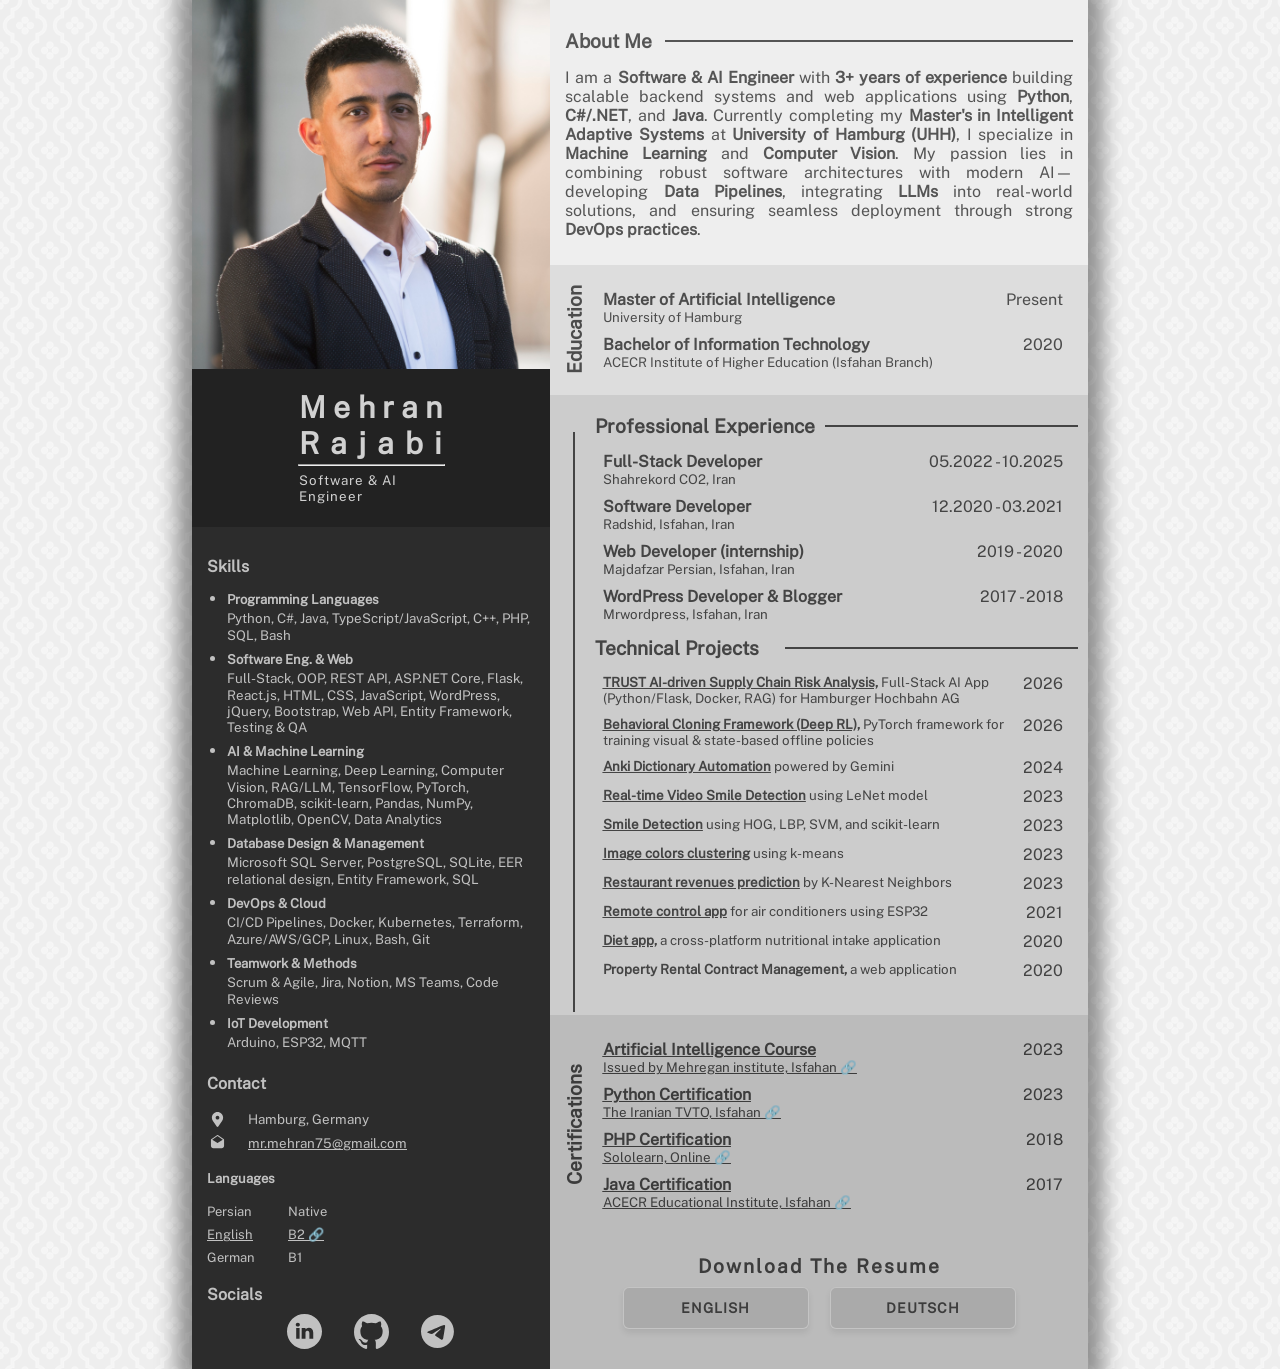
==== commit 12c7102d: "update resume" ====
--- a/index.html
+++ b/index.html
@@ -1,10 +1,13 @@
 <html lang="en">
+
 <head>
     <meta charset="UTF-8">
     <meta http-equiv="X-UA-Compatible" content="IE=edge">
     <meta name='viewport' content='width=device-width, initial-scale=1'>
-    <meta name="keywords" content="web developer, software engineer, technology enthusiast, coding passion, nature lover, video games, tank capacity monitoring, tank-monitoring.ir, artificial intelligence, Jahad University, Mehregan Institute, English C1, Persian native">
-    <meta name="description" content="Mehran Rajabi is a skilled web developer and software engineer with a deep passion for technology and coding. Graduated with a Bachelor of Science degree in Information Technology from Jahad University and specialized in Artificial Intelligence at Mehregan Institute. Experience includes managing websites, freelancing, and software engineering, with a current focus on developing monitoring devices for tank capacity measurement. Apart from work, Mehran enjoys nature, video games, and spending time with friends.">
+    <meta name="keywords"
+        content="web developer, software engineer, technology enthusiast, coding passion, nature lover, video games, tank capacity monitoring, tank-monitoring.ir, artificial intelligence, Jahad University, Mehregan Institute, English C1, Persian native">
+    <meta name="description"
+        content="Mehran Rajabi is a skilled web developer and software engineer with a deep passion for technology and coding. Graduated with a Bachelor of Science degree in Information Technology from Jahad University and specialized in Artificial Intelligence at Mehregan Institute. Experience includes managing websites, freelancing, and software engineering, with a current focus on developing monitoring devices for tank capacity measurement. Apart from work, Mehran enjoys nature, video games, and spending time with friends.">
     <meta name="author" content="Mehran Rajabi">
     <link rel="icon" type="image/x-icon" href="fav.ico">
     <link rel="stylesheet" href="style.css">
@@ -14,6 +17,7 @@
     <span class="close" onclick="closeModal()" tr="close">&times;</span>
     <img id="modal-image" src="/profile.jpg" alt="">
 </div>
+
 <body>
     <div class="container">
         <div class="col-sm col">
@@ -30,39 +34,48 @@
                 <h4 tr="skills-header">Skills</h4>
                 <ul>
                     <li>
-                        <b>Programming Languages</b>
-                        <br>
-                        <small>Python, C#, Java, TypeScript/JavaScript, C++, PHP, SQL, Bash</small>
-                    </li>
-                    <li>
-                        <b>Software Eng. & Web</b>
-                        <br>
-                        <small>Full-Stack, OOP, REST API, ASP.NET Core, Flask, React.js, Entity Framework, Testing & QA</small>
-                    </li>
-                    <li>
-                        <b>DevOps & Cloud</b>
-                        <br>
-                        <small>CI/CD Pipelines, Docker, Kubernetes, Terraform, Azure/AWS/GCP, Linux</small>
-                    </li>
-                    <li>
-                        <b>AI & Data Science</b>
-                        <br>
-                        <small>Machine Learning, Deep Learning, Computer Vision, RAG/LLM, Data Analytics, Data Quality</small>
-                    </li>
-                    <li>
-                        <b>ML & Data Libraries</b>
-                        <br>
-                        <small>TensorFlow, PyTorch, LangChain, Scikit-learn, OpenCV, Pandas, NumPy</small>
-                    </li>
-                    <li>
-                        <b>Databases</b>
-                        <br>
-                        <small>Microsoft SQL Server, PostgreSQL, SQLite, Vector Databases</small>
+                        <b tr="prog-lang-header">Programming Languages</b>
+                        <br>
+                        <small tr="prog-lang-list">
+                            Python, C#, Java, TypeScript/JavaScript, C++, PHP, SQL, Bash
+                        </small>
+                    </li>
+                    <li>
+                        <b tr="web-dev-header">Software Eng. & Web</b>
+                        <br>
+                        <small tr="web-dev-list">
+                            Full-Stack, OOP, REST API, ASP.NET Core, Flask, React.js, HTML, CSS, JavaScript, WordPress,
+                            jQuery, Bootstrap, Web API, Entity Framework, Testing & QA
+                        </small>
+                    </li>
+                    <li>
+                        <b tr="data-analysis-header">AI & Machine Learning</b>
+                        <br>
+                        <small tr="data-analysis-list">Machine Learning, Deep Learning, Computer Vision, RAG/LLM,
+                            TensorFlow, PyTorch, ChromaDB, scikit-learn, Pandas, NumPy, Matplotlib, OpenCV, Data
+                            Analytics</small>
+                    </li>
+                    <li>
+                        <b tr="iot-header">Database Design & Management</b>
+                        <br>
+                        <small tr="iot-list">Microsoft SQL Server, PostgreSQL, SQLite, EER relational design, Entity
+                            Framework, SQL</small>
+                    </li>
+                    <li>
+                        <b tr="iot-header">DevOps & Cloud</b>
+                        <br>
+                        <small tr="iot-list">CI/CD Pipelines, Docker, Kubernetes, Terraform, Azure/AWS/GCP, Linux, Bash,
+                            Git</small>
                     </li>
                     <li>
                         <b>Teamwork & Methods</b>
                         <br>
-                        <small>Scrum & Agile, Jira, Notion, MS Teams, Git, Code Reviews</small>
+                        <small>Scrum & Agile, Jira, Notion, MS Teams, Code Reviews</small>
+                    </li>
+                    <li>
+                        <b tr="iot-header">IoT Development</b>
+                        <br>
+                        <small tr="iot-list">Arduino, ESP32, MQTT</small>
                     </li>
                 </ul>
             </div>
@@ -70,15 +83,20 @@
                 <h4 tr="contact-header">Contact</h4>
                 <div class="contact-container">
                     <div class="contact-icon">
-                        <svg xmlns="http://www.w3.org/2000/svg" xmlns:xlink="http://www.w3.org/1999/xlink" version="1.0" id="Layer_1" width="15px" height="15px" viewBox="0 0 64 64" enable-background="new 0 0 64 64" xml:space="preserve">
-                            <path fill="#FFFFFF" d="M32,0C18.746,0,8,10.746,8,24c0,5.219,1.711,10.008,4.555,13.93c0.051,0.094,0.059,0.199,0.117,0.289l16,24  C29.414,63.332,30.664,64,32,64s2.586-0.668,3.328-1.781l16-24c0.059-0.09,0.066-0.195,0.117-0.289C54.289,34.008,56,29.219,56,24  C56,10.746,45.254,0,32,0z M32,32c-4.418,0-8-3.582-8-8s3.582-8,8-8s8,3.582,8,8S36.418,32,32,32z"/>
-                        </svg>
-<!--
+                        <svg xmlns="http://www.w3.org/2000/svg" xmlns:xlink="http://www.w3.org/1999/xlink" version="1.0"
+                            id="Layer_1" width="15px" height="15px" viewBox="0 0 64 64"
+                            enable-background="new 0 0 64 64" xml:space="preserve">
+                            <path
+                                d="M32,0C18.746,0,8,10.746,8,24c0,5.219,1.711,10.008,4.555,13.93c0.051,0.094,0.059,0.199,0.117,0.289l16,24  C29.414,63.332,30.664,64,32,64s2.586-0.668,3.328-1.781l16-24c0.059-0.09,0.066-0.195,0.117-0.289C54.289,34.008,56,29.219,56,24  C56,10.746,45.254,0,32,0z M32,32c-4.418,0-8-3.582-8-8s3.582-8,8-8s8,3.582,8,8S36.418,32,32,32z" />
+                        </svg>
+                        <!--
                         <svg xmlns="http://www.w3.org/2000/svg" fill="#FFFFFF" width="20px" height="20px" viewBox="0 0 32 32"><path d="M11.748 5.773S11.418 5 10.914 5c-.496 0-.754.229-.926.387S6.938 7.91 6.938 7.91s-.837.731-.773 2.106c.054 1.375.323 3.332 1.719 6.058 1.386 2.72 4.855 6.876 7.047 8.337 0 0 2.031 1.558 3.921 2.191.549.173 1.647.398 1.903.398.26 0 .719 0 1.246-.385.536-.389 3.543-2.807 3.543-2.807s.736-.665-.119-1.438c-.859-.773-3.467-2.492-4.025-2.944-.559-.459-1.355-.257-1.699.054-.343.313-.956.828-1.031.893-.112.086-.419.365-.763.226-.438-.173-2.234-1.148-3.899-3.426-1.655-2.276-1.837-3.02-2.084-3.824a.56.56 0 0 1 .225-.657c.248-.172 1.161-.933 1.161-.933s.591-.583.344-1.27-1.906-4.716-1.906-4.716z"/>
                         </svg>
 -->
-                        <svg xmlns="http://www.w3.org/2000/svg" xmlns:xlink="http://www.w3.org/1999/xlink" fill="#ffffff" height="15px" width="15px" version="1.1" viewBox="0 0 32 32" xml:space="preserve">
-                            <path d="M30,9.9C30,9.9,30,9.8,30,9.9c0-0.2-0.1-0.3-0.1-0.4c0,0,0,0,0,0c0,0,0,0,0,0c-0.1-0.1-0.1-0.2-0.2-0.3c0,0,0,0,0,0  c0,0,0,0,0,0l-13-9c-0.3-0.2-0.8-0.2-1.1,0l-13,9c0,0,0,0,0,0c0,0,0,0,0,0C2.3,9.3,2.2,9.4,2.2,9.4c0,0,0,0,0,0c0,0,0,0,0,0  C2.1,9.6,2,9.7,2,9.8c0,0,0,0,0,0.1c0,0,0,0.1,0,0.1v13c0,2.8,2.2,5,5,5h18c2.8,0,5-2.2,5-5V10C30,10,30,9.9,30,9.9z M16,2.2  L27.2,10L16,16.8L4.8,10L16,2.2z"/>
+                        <svg xmlns="http://www.w3.org/2000/svg" xmlns:xlink="http://www.w3.org/1999/xlink" height="15px"
+                            width="15px" version="1.1" viewBox="0 0 32 32" xml:space="preserve">
+                            <path
+                                d="M30,9.9C30,9.9,30,9.8,30,9.9c0-0.2-0.1-0.3-0.1-0.4c0,0,0,0,0,0c0,0,0,0,0,0c-0.1-0.1-0.1-0.2-0.2-0.3c0,0,0,0,0,0  c0,0,0,0,0,0l-13-9c-0.3-0.2-0.8-0.2-1.1,0l-13,9c0,0,0,0,0,0c0,0,0,0,0,0C2.3,9.3,2.2,9.4,2.2,9.4c0,0,0,0,0,0c0,0,0,0,0,0  C2.1,9.6,2,9.7,2,9.8c0,0,0,0,0,0.1c0,0,0,0.1,0,0.1v13c0,2.8,2.2,5,5,5h18c2.8,0,5-2.2,5-5V10C30,10,30,9.9,30,9.9z M16,2.2  L27.2,10L16,16.8L4.8,10L16,2.2z" />
                         </svg>
                     </div>
                     <div class="contact-info">
@@ -93,12 +111,14 @@
                 <div class="lan-container">
                     <div class="lan">
                         <div tr="language-persian">Persian</div>
-                        <div onclick="openModal(`/Certificates/IELTS.jpg`,`IELTS Certification`)" tr="language-english">English</div>
+                        <div onclick="openModal(`/Certificates/IELTS.jpg`,`IELTS Certification`)" tr="language-english">
+                            English</div>
                         <div tr="language-german">German</div>
                     </div>
                     <div class="level">
                         <div tr="level-persian">Native</div>
-                        <div onclick="openModal(`/Certificates/IELTS.jpg`,`IELTS Certification`)" tr="level-english">B2</div>
+                        <div onclick="openModal(`/Certificates/IELTS.jpg`,`IELTS Certification`)" tr="level-english">B2
+                        </div>
                         <div tr="level-german">B1</div>
                     </div>
                 </div>
@@ -107,18 +127,35 @@
                 <h4 tr="socials-header">Socials</h4>
                 <div class="socials-container">
                     <a href="https://www.linkedin.com/in/mehranr7/" target="_blank" tr="social-linkedin">
-                        <svg xmlns="http://www.w3.org/2000/svg" xmlns:xlink="http://www.w3.org/1999/xlink" fill="#ffffff" height="35px" width="35px" version="1.1" id="Layer_1" viewBox="-143 145 512 512" xml:space="preserve">
-                        <path d="M113,145c-141.4,0-256,114.6-256,256s114.6,256,256,256s256-114.6,256-256S254.4,145,113,145z M41.4,508.1H-8.5V348.4h49.9  V508.1z M15.1,328.4h-0.4c-18.1,0-29.8-12.2-29.8-27.7c0-15.8,12.1-27.7,30.5-27.7c18.4,0,29.7,11.9,30.1,27.7  C45.6,316.1,33.9,328.4,15.1,328.4z M241,508.1h-56.6v-82.6c0-21.6-8.8-36.4-28.3-36.4c-14.9,0-23.2,10-27,19.6  c-1.4,3.4-1.2,8.2-1.2,13.1v86.3H71.8c0,0,0.7-146.4,0-159.7h56.1v25.1c3.3-11,21.2-26.6,49.8-26.6c35.5,0,63.3,23,63.3,72.4V508.1z  "/>
+                        <svg xmlns="http://www.w3.org/2000/svg" xmlns:xlink="http://www.w3.org/1999/xlink" height="35px"
+                            width="35px" version="1.1" id="Layer_1" viewBox="-143 145 512 512" xml:space="preserve">
+                            <path
+                                d="M113,145c-141.4,0-256,114.6-256,256s114.6,256,256,256s256-114.6,256-256S254.4,145,113,145z M41.4,508.1H-8.5V348.4h49.9  V508.1z M15.1,328.4h-0.4c-18.1,0-29.8-12.2-29.8-27.7c0-15.8,12.1-27.7,30.5-27.7c18.4,0,29.7,11.9,30.1,27.7  C45.6,316.1,33.9,328.4,15.1,328.4z M241,508.1h-56.6v-82.6c0-21.6-8.8-36.4-28.3-36.4c-14.9,0-23.2,10-27,19.6  c-1.4,3.4-1.2,8.2-1.2,13.1v86.3H71.8c0,0,0.7-146.4,0-159.7h56.1v25.1c3.3-11,21.2-26.6,49.8-26.6c35.5,0,63.3,23,63.3,72.4V508.1z  " />
                         </svg>
                     </a>
                     <a href="https://github.com/mehranr7" target="_blank" tr="social-github">
-                        <svg xmlns="http://www.w3.org/2000/svg" xmlns:xlink="http://www.w3.org/1999/xlink" fill="#ffffff" width="35px" height="35px" viewBox="0 0 20 20" version="1.1"> <title>github [#142]</title> <desc>Created with Sketch.</desc> <defs> </defs> <g id="Page-1" stroke="none" stroke-width="1" fill="#ffffff" fill-rule="evenodd"> <g id="Dribbble-Light-Preview" transform="translate(-140.000000, -7559.000000)" fill="#ffffff"> <g id="icons" transform="translate(56.000000, 160.000000)"> <path d="M94,7399 C99.523,7399 104,7403.59 104,7409.253 C104,7413.782 101.138,7417.624 97.167,7418.981 C96.66,7419.082 96.48,7418.762 96.48,7418.489 C96.48,7418.151 96.492,7417.047 96.492,7415.675 C96.492,7414.719 96.172,7414.095 95.813,7413.777 C98.04,7413.523 100.38,7412.656 100.38,7408.718 C100.38,7407.598 99.992,7406.684 99.35,7405.966 C99.454,7405.707 99.797,7404.664 99.252,7403.252 C99.252,7403.252 98.414,7402.977 96.505,7404.303 C95.706,7404.076 94.85,7403.962 94,7403.958 C93.15,7403.962 92.295,7404.076 91.497,7404.303 C89.586,7402.977 88.746,7403.252 88.746,7403.252 C88.203,7404.664 88.546,7405.707 88.649,7405.966 C88.01,7406.684 87.619,7407.598 87.619,7408.718 C87.619,7412.646 89.954,7413.526 92.175,7413.785 C91.889,7414.041 91.63,7414.493 91.54,7415.156 C90.97,7415.418 89.522,7415.871 88.63,7414.304 C88.63,7414.304 88.101,7413.319 87.097,7413.247 C87.097,7413.247 86.122,7413.234 87.029,7413.87 C87.029,7413.87 87.684,7414.185 88.139,7415.37 C88.139,7415.37 88.726,7417.2 91.508,7416.58 C91.513,7417.437 91.522,7418.245 91.522,7418.489 C91.522,7418.76 91.338,7419.077 90.839,7418.982 C86.865,7417.627 84,7413.783 84,7409.253 C84,7403.59 88.478,7399 94,7399" id="github-[#142]"> </path> </g> </g> </g>
+                        <svg xmlns="http://www.w3.org/2000/svg" xmlns:xlink="http://www.w3.org/1999/xlink" width="35px"
+                            height="35px" viewBox="0 0 20 20" version="1.1">
+                            <title>github [#142]</title>
+                            <desc>Created with Sketch.</desc>
+                            <defs> </defs>
+                            <g id="Page-1" stroke="none" stroke-width="1" fill-rule="evenodd">
+                                <g id="Dribbble-Light-Preview" transform="translate(-140.000000, -7559.000000)">
+                                    <g id="icons" transform="translate(56.000000, 160.000000)">
+                                        <path
+                                            d="M94,7399 C99.523,7399 104,7403.59 104,7409.253 C104,7413.782 101.138,7417.624 97.167,7418.981 C96.66,7419.082 96.48,7418.762 96.48,7418.489 C96.48,7418.151 96.492,7417.047 96.492,7415.675 C96.492,7414.719 96.172,7414.095 95.813,7413.777 C98.04,7413.523 100.38,7412.656 100.38,7408.718 C100.38,7407.598 99.992,7406.684 99.35,7405.966 C99.454,7405.707 99.797,7404.664 99.252,7403.252 C99.252,7403.252 98.414,7402.977 96.505,7404.303 C95.706,7404.076 94.85,7403.962 94,7403.958 C93.15,7403.962 92.295,7404.076 91.497,7404.303 C89.586,7402.977 88.746,7403.252 88.746,7403.252 C88.203,7404.664 88.546,7405.707 88.649,7405.966 C88.01,7406.684 87.619,7407.598 87.619,7408.718 C87.619,7412.646 89.954,7413.526 92.175,7413.785 C91.889,7414.041 91.63,7414.493 91.54,7415.156 C90.97,7415.418 89.522,7415.871 88.63,7414.304 C88.63,7414.304 88.101,7413.319 87.097,7413.247 C87.097,7413.247 86.122,7413.234 87.029,7413.87 C87.029,7413.87 87.684,7414.185 88.139,7415.37 C88.139,7415.37 88.726,7417.2 91.508,7416.58 C91.513,7417.437 91.522,7418.245 91.522,7418.489 C91.522,7418.76 91.338,7419.077 90.839,7418.982 C86.865,7417.627 84,7413.783 84,7409.253 C84,7403.59 88.478,7399 94,7399"
+                                            id="github-[#142]"> </path>
+                                    </g>
+                                </g>
+                            </g>
                         </svg>
                     </a>
                     <a href="https://telegram.me/mehranr7" target="_blank" tr="social-telegram">
-                        <svg xmlns="http://www.w3.org/2000/svg" fill="#ffffff" width="35px" height="35px" viewBox="0 0 32 32" version="1.1">
+                        <svg xmlns="http://www.w3.org/2000/svg" fill="#ffffff" width="35px" height="35px"
+                            viewBox="0 0 32 32" version="1.1">
                             <title>telegram</title>
-                            <path d="M22.122 10.040c0.006-0 0.014-0 0.022-0 0.209 0 0.403 0.065 0.562 0.177l-0.003-0.002c0.116 0.101 0.194 0.243 0.213 0.403l0 0.003c0.020 0.122 0.031 0.262 0.031 0.405 0 0.065-0.002 0.129-0.007 0.193l0-0.009c-0.225 2.369-1.201 8.114-1.697 10.766-0.21 1.123-0.623 1.499-1.023 1.535-0.869 0.081-1.529-0.574-2.371-1.126-1.318-0.865-2.063-1.403-3.342-2.246-1.479-0.973-0.52-1.51 0.322-2.384 0.221-0.23 4.052-3.715 4.127-4.031 0.004-0.019 0.006-0.040 0.006-0.062 0-0.078-0.029-0.149-0.076-0.203l0 0c-0.052-0.034-0.117-0.053-0.185-0.053-0.045 0-0.088 0.009-0.128 0.024l0.002-0.001q-0.198 0.045-6.316 4.174c-0.445 0.351-1.007 0.573-1.619 0.599l-0.006 0c-0.867-0.105-1.654-0.298-2.401-0.573l0.074 0.024c-0.938-0.306-1.683-0.467-1.619-0.985q0.051-0.404 1.114-0.827 6.548-2.853 8.733-3.761c1.607-0.853 3.47-1.555 5.429-2.010l0.157-0.031zM15.93 1.025c-8.302 0.020-15.025 6.755-15.025 15.060 0 8.317 6.742 15.060 15.060 15.060s15.060-6.742 15.060-15.060c0-8.305-6.723-15.040-15.023-15.060h-0.002q-0.035-0-0.070 0z"/>
+                            <path
+                                d="M22.122 10.040c0.006-0 0.014-0 0.022-0 0.209 0 0.403 0.065 0.562 0.177l-0.003-0.002c0.116 0.101 0.194 0.243 0.213 0.403l0 0.003c0.020 0.122 0.031 0.262 0.031 0.405 0 0.065-0.002 0.129-0.007 0.193l0-0.009c-0.225 2.369-1.201 8.114-1.697 10.766-0.21 1.123-0.623 1.499-1.023 1.535-0.869 0.081-1.529-0.574-2.371-1.126-1.318-0.865-2.063-1.403-3.342-2.246-1.479-0.973-0.52-1.51 0.322-2.384 0.221-0.23 4.052-3.715 4.127-4.031 0.004-0.019 0.006-0.040 0.006-0.062 0-0.078-0.029-0.149-0.076-0.203l0 0c-0.052-0.034-0.117-0.053-0.185-0.053-0.045 0-0.088 0.009-0.128 0.024l0.002-0.001q-0.198 0.045-6.316 4.174c-0.445 0.351-1.007 0.573-1.619 0.599l-0.006 0c-0.867-0.105-1.654-0.298-2.401-0.573l0.074 0.024c-0.938-0.306-1.683-0.467-1.619-0.985q0.051-0.404 1.114-0.827 6.548-2.853 8.733-3.761c1.607-0.853 3.47-1.555 5.429-2.010l0.157-0.031zM15.93 1.025c-8.302 0.020-15.025 6.755-15.025 15.060 0 8.317 6.742 15.060 15.060 15.060s15.060-6.742 15.060-15.060c0-8.305-6.723-15.040-15.023-15.060h-0.002q-0.035-0-0.070 0z" />
                         </svg>
                     </a>
                 </div>
@@ -132,7 +169,13 @@
                 </div>
                 <div class="about-text">
                     <p tr="about-explain">
-                        Full-Stack Software and Data Engineer with 3+ years of experience in Python, C#/.NET, and Java. Master's student in Intelligent Adaptive Systems at UHH, focusing on Machine Learning and Computer Vision. Combines scalable backend architectures with data pipelines and productive LLM/RAG integration -- complemented by DevOps practices.
+                        I am a <b>Software & AI Engineer</b> with <b>3+ years of experience</b> building scalable
+                        backend systems and web applications using <b>Python</b>, <b>C#/.NET</b>, and <b>Java</b>.
+                        Currently completing my <b>Master's in Intelligent Adaptive Systems</b> at <b>University of
+                            Hamburg (UHH)</b>, I specialize in <b>Machine Learning</b> and <b>Computer Vision</b>. My
+                        passion lies in combining robust software architectures with modern AI—developing <b>Data
+                            Pipelines</b>, integrating <b>LLMs</b> into real-world solutions, and ensuring seamless
+                        deployment through strong <b>DevOps practices</b>.
                     </p>
                 </div>
             </div>
@@ -158,7 +201,7 @@
                                 <small>ACECR Institute of Higher Education (Isfahan Branch)</small>
                             </div>
                             <div class="item-date">
-                                Feb 2020
+                                2020
                             </div>
                         </div>
                     </div>
@@ -177,8 +220,8 @@
                     <div class="list-container">
                         <div class="list-item">
                             <div class="item-content">
-                                    <b>Full-Stack Developer</b>
-                                    <small>Shahrekord CO2, Iran</small>
+                                <b>Full-Stack Developer</b>
+                                <small>Shahrekord CO2, Iran</small>
                             </div>
                             <div class="item-date">
                                 05.2022 - 10.2025
@@ -186,13 +229,31 @@
                         </div>
                         <div class="list-item">
                             <div class="item-content">
-                                    <b>Software Developer</b>
-                                    <small>Radshid, Isfahan, Iran</small>
+                                <b>Software Developer</b>
+                                <small>Radshid, Isfahan, Iran</small>
                             </div>
                             <div class="item-date">
                                 12.2020 - 03.2021
                             </div>
-                        </div>                       
+                        </div>
+                        <div class="list-item">
+                            <div class="item-content">
+                                <b>Web Developer (internship)</b>
+                                <small>Majdafzar Persian, Isfahan, Iran</small>
+                            </div>
+                            <div class="item-date">
+                                2019 - 2020
+                            </div>
+                        </div>
+                        <div class="list-item">
+                            <div class="item-content">
+                                <b>WordPress Developer & Blogger</b>
+                                <small>Mrwordpress, Isfahan, Iran</small>
+                            </div>
+                            <div class="item-date">
+                                2017 - 2018
+                            </div>
+                        </div>
                     </div>
                 </div>
                 <div class="horizontal-container horizontal-padding">
@@ -207,7 +268,10 @@
                     <div class="list-container">
                         <div class="list-item">
                             <div class="item-content">
-                                <small><a href="https://datadrivensolutions.informatik.uni-hamburg.de/" target="_blank" style="color: inherit; text-decoration: underline;" rel="noopener noreferrer"><b>TRUST AI-driven Supply Chain Risk Analysis,</b></a> Full-Stack AI App (Python/Flask, Docker, RAG) for Hamburger Hochbahn AG</small>
+                                <small><a href="https://datadrivensolutions.informatik.uni-hamburg.de/" target="_blank"
+                                        style="color: inherit; text-decoration: underline;"
+                                        rel="noopener noreferrer"><b>TRUST AI-driven Supply Chain Risk Analysis,</b></a>
+                                    Full-Stack AI App (Python/Flask, Docker, RAG) for Hamburger Hochbahn AG</small>
                             </div>
                             <div class="item-date">
                                 2026
@@ -215,7 +279,10 @@
                         </div>
                         <div class="list-item">
                             <div class="item-content">
-                                <small><a href="https://github.com/mehranr7/le-wm-fast-policy" target="_blank" style="color: inherit; text-decoration: underline;" rel="noopener noreferrer"><b>Behavioral Cloning Framework (Deep RL),</b></a> PyTorch framework for training visual & state-based offline policies</small>
+                                <small><a href="https://github.com/mehranr7/le-wm-fast-policy" target="_blank"
+                                        style="color: inherit; text-decoration: underline;"
+                                        rel="noopener noreferrer"><b>Behavioral Cloning Framework (Deep RL),</b></a>
+                                    PyTorch framework for training visual & state-based offline policies</small>
                             </div>
                             <div class="item-date">
                                 2026
@@ -223,18 +290,85 @@
                         </div>
                         <div class="list-item">
                             <div class="item-content">
-                                <small><a href="https://github.com/mehranr7/smile-detection-cnn" target="_blank" style="color: inherit; text-decoration: underline;" rel="noopener noreferrer"><b>Computer Vision & Predictive Modeling,</b></a> Various ML projects including LeNet-CNN, SVM, K-Means, and KNN models</small>
-                            </div>
-                            <div class="item-date">
-                                2023 - 2024
-                            </div>
-                        </div>
-                        <div class="list-item">
-                            <div class="item-content">
-                                <small><a href="https://github.com/mehranr7/AnkiDictionary" target="_blank" style="color: inherit; text-decoration: underline;" rel="noopener noreferrer"><b>Automation & IoT Tools,</b></a> LLM-assisted flashcard generation CLI and ESP32 climate control solution</small>
-                            </div>
-                            <div class="item-date">
-                                2022 - 2024
+                                <small><a href="https://github.com/mehranr7/AnkiDictionary\" target=\"_blank\"
+                                        style=\"color: inherit; text-decoration: underline;\" rel=\"noopener
+                                        noreferrer\"><b>Anki Dictionary Automation</b></a> powered by Gemini</small>
+                            </div>
+                            <div class="item-date">
+                                2024
+                            </div>
+                        </div>
+                        <div class="list-item">
+                            <div class="item-content">
+                                <small><a href="https://github.com/mehranr7/smile-detection-cnn\" target=\"_blank\"
+                                        style=\"color: inherit; text-decoration: underline;\" rel=\"noopener
+                                        noreferrer\"><b>Real-time Video Smile Detection</b></a> using LeNet
+                                    model</small>
+                            </div>
+                            <div class="item-date">
+                                2023
+                            </div>
+                        </div>
+                        <div class="list-item">
+                            <div class="item-content">
+                                <small><a href="https://github.com/mehranr7/smile-detection\" target=\"_blank\"
+                                        style=\"color: inherit; text-decoration: underline;\" rel=\"noopener
+                                        noreferrer\"><b>Smile Detection</b></a> using HOG, LBP, SVM, and
+                                    scikit-learn</small>
+                            </div>
+                            <div class="item-date">
+                                2023
+                            </div>
+                        </div>
+                        <div class="list-item">
+                            <div class="item-content">
+                                <small><a href="https://github.com/mehranr7/cluster-image-colors\" target=\"_blank\"
+                                        style=\"color: inherit; text-decoration: underline;\" rel=\"noopener
+                                        noreferrer\"><b>Image colors clustering</b></a> using k-means</small>
+                            </div>
+                            <div class="item-date">
+                                2023
+                            </div>
+                        </div>
+                        <div class="list-item">
+                            <div class="item-content">
+                                <small><a href="https://github.com/mehranr7/restaurant-revenue\" target=\"_blank\"
+                                        style=\"color: inherit; text-decoration: underline;\" rel=\"noopener
+                                        noreferrer\"><b>Restaurant revenues prediction</b></a> by K-Nearest
+                                    Neighbors</small>
+                            </div>
+                            <div class="item-date">
+                                2023
+                            </div>
+                        </div>
+                        <div class="list-item">
+                            <div class="item-content">
+                                <small><a href="https://gitlab.com/MehranR7/iot_cooler\" target=\"_blank\"
+                                        style=\"color: inherit; text-decoration: underline;\" rel=\"noopener
+                                        noreferrer\"><b>Remote control app</b></a> for air conditioners using
+                                    ESP32</small>
+                            </div>
+                            <div class="item-date">
+                                2021
+                            </div>
+                        </div>
+                        <div class="list-item">
+                            <div class="item-content">
+                                <small><a href="https://github.com/mehranr7/Diet-Macro-Tracker\" target=\"_blank\"
+                                        style=\"color: inherit; text-decoration: underline;\" rel=\"noopener
+                                        noreferrer\"><b>Diet app,</b></a> a cross-platform nutritional intake
+                                    application</small>
+                            </div>
+                            <div class="item-date">
+                                2020
+                            </div>
+                        </div>
+                        <div class="list-item">
+                            <div class="item-content">
+                                <small><b>Property Rental Contract Management,</b> a web application</small>
+                            </div>
+                            <div class="item-date">
+                                2020
                             </div>
                         </div>
                     </div>
@@ -255,7 +389,7 @@
                                 </div>
                             </a>
                             <div class="item-date">
-                                Sep 2023
+                                2023
                             </div>
                         </div>
                         <div class="list-item">
@@ -266,7 +400,7 @@
                                 </div>
                             </a>
                             <div class="item-date">
-                                Sep 2023
+                                2023
                             </div>
                         </div>
                         <div class="list-item">
@@ -277,7 +411,7 @@
                                 </div>
                             </a>
                             <div class="item-date">
-                                Nov 2018
+                                2018
                             </div>
                         </div>
                         <div class="list-item">
@@ -288,7 +422,7 @@
                                 </div>
                             </a>
                             <div class="item-date">
-                                Sep 2017
+                                2017
                             </div>
                         </div>
                     </div>
@@ -306,4 +440,5 @@
     </div>
     <script src="scripts.js"></script>
 </body>
+
 </html>
--- a/style.css
+++ b/style.css
@@ -5,11 +5,11 @@
     src: url(fonts/PublicSans-Regular.ttf);
 }
 
-*{
+* {
     font-family: public_sans;
 }
 
-body{
+body {
     margin: 0;
     padding: 0;
     background-image: url(img/bg.png);
@@ -17,17 +17,17 @@
     background-size: 100px;
 }
 
-.col-sm a{
+.col-sm a {
     color: #ffffff;
     /* text-decoration: none; */
 }
 
-.col-lg a{
+.col-lg a {
     color: #000000;
     /* text-decoration: none; */
 }
 
-.container{
+.container {
     width: 80%;
     margin: auto;
     display: flex;
@@ -35,104 +35,104 @@
     box-shadow: 0px 0px 20px 15px rgb(0 0 0 / 40%);
 }
 
-.col{
-    margin: 0;
-}
-
-.col-sm{
+.col {
+    margin: 0;
+}
+
+.col-sm {
     width: 40%;
     background-color: #2c2c2c;
 }
 
-.col-lg{
+.col-lg {
     width: 60%;
     background-color: #bbb;
 }
 
 /* desktops large */
 @media only screen and (max-width: 1920px) {
-    .container{
+    .container {
         width: 60%;
     }
 }
 
 /* desktops small*/
 @media only screen and (max-width: 1440px) {
-    .container{
+    .container {
         width: 70%;
     }
 }
 
 /* tablets and mobiles */
 @media only screen and (max-width: 768px) {
-    
-    .container{
+
+    .container {
         width: 100%;
         flex-flow: column;
     }
 
-    .col-sm{
+    .col-sm {
         width: 100%;
     }
 
-    .col-lg{
+    .col-lg {
         width: 100%;
     }
 }
 
-.image img{
+.image img {
     width: 100%;
 }
 
-.col > *{
+.col>* {
     width: 100%;
 }
 
-.about-me{
+.about-me {
     padding: 10px 15px;
     padding-top: 30px;
     width: calc(100% - 30px);
-    background-color:#ffffff;
-}
-
-h2{
+}
+
+h2 {
     font-size: larger;
     font-weight: bold;
     padding: 0;
     margin: 0;
 }
 
-.about-me h2{
+.about-me h2 {
     width: 100px;
 }
-.about-me .horizontal-line{
+
+.about-me .horizontal-line {
     width: calc(100% - 100px);
 }
 
-.about-text{
+.about-text {
     text-align: justify;
 }
 
-.horizontal-padding{
+.horizontal-padding {
     padding-left: 35px;
 }
 
-.horizontal-container{
-    display: flex;
-}
-
-.horizontal-line{
+.horizontal-container {
+    display: flex;
+}
+
+.horizontal-line {
     border-top: solid 2px;
     position: relative;
     top: 10px;
     height: 1px;
 }
 
-.vertical-container{
-    display: flex;
-}
-
-.vertical-heading{
+.vertical-container {
+    display: flex;
+}
+
+.vertical-heading {
     position: relative;
     left: 0px;
     width: 30px;
@@ -140,79 +140,83 @@
     justify-content: center;
     text-align: center;
 }
-.vertical{
+
+.vertical {
     writing-mode: tb-rl;
     transform: rotate(-180deg);
     margin: 0;
 }
 
-.active-line{
+.active-line {
     border-left: solid 2px;
     height: calc(100% + 22px);
     position: relative;
     top: -5px;
 }
 
-.education{
+
+.education {
     background-color: #eeeeee;
     padding: 10px;
     width: calc(100% - 20px);
 }
 
-.list-item{
+.list-item {
     display: flex;
     justify-content: space-between;
     padding: 5px;
 }
 
-.item-content{
+.item-content {
     display: flex;
     flex-flow: column;
 }
 
-.item-date{
+.item-date {
     text-align: right;
 }
 
-.list-container{
+.list-container {
     width: 100%;
     padding: 10px;
 }
 
-.experience{
+.experience {
     background-color: #dddddd;
     padding: 20px 10px;
     width: calc(100% - 20px);
 }
 
-#experience1{
+#experience1 {
     width: 230px;
 }
-#horizontal-line-1{
+
+#horizontal-line-1 {
     width: calc(100% - 230px);
 }
 
-#experience2{
+#experience2 {
     width: 190px;
 }
-#horizontal-line-2{
+
+#horizontal-line-2 {
     width: calc(100% - 190px);
 }
 
-#experience3{
+#experience3 {
     width: 250px;
 }
-#horizontal-line-3{
+
+#horizontal-line-3 {
     width: calc(100% - 250px);
 }
 
-.certifications{
-    background-color: #cccccc;
+.certifications {
     padding: 10px;
     width: calc(100% - 20px);
 }
 
-.downloadbox{
+.downloadbox {
     background-color: #bbbbbb;
     padding: 10px;
     width: calc(100% - 20px);
@@ -222,7 +226,7 @@
     flex-flow: column;
 }
 
-.downloadbox h2{
+.downloadbox h2 {
     width: 100%;
     text-align: center;
     text-transform: capitalize;
@@ -230,9 +234,7 @@
     padding: 10px;
 }
 
-.name{
-    background-color: #222222;
-    color: #ffffff;
+.name {
     display: flex;
     justify-content: center;
     align-items: center;
@@ -240,84 +242,94 @@
     padding: 20px 0;
 }
 
-.name p, .name small, .name hr{
+.name p,
+.name small,
+.name hr {
     width: 145px;
     margin: 3px 0 3px 0;
 }
 
-.name p{
+.name p {
     margin: 0;
     padding: 0;
     font-size: 30px;
     font-weight: bolder;
 }
 
-.name p:first-child{
+.name p:first-child {
     letter-spacing: 7.5px;
 }
-.name p:nth-child(2){
+
+.name p:nth-child(2) {
     letter-spacing: 11px;
 }
-.name small{
+
+.name small {
     letter-spacing: 1px;
 }
 
-.skill, .contact, .languages, .socials{
+.skill,
+.contact,
+.languages,
+.socials {
     padding: 10px 15px;
     width: calc(100% - 30px);
     background-color: #2c2c2c;
     color: #ffffff;
 }
 
-.skill{
+.skill {
     padding-top: 30px;
 }
 
 /* tablets and mobiles */
 @media only screen and (max-width: 768px) {
-    
-
-    .skill, .contact, .languages, .socials{
+
+
+    .skill,
+    .contact,
+    .languages,
+    .socials {
         padding: 10px 15px;
     }
-    
-    .skill{
+
+    .skill {
         padding-top: 15px;
     }
 }
 
-.socials{
+.socials {
     padding-bottom: 15px;
 }
 
-ul{
+ul {
     width: calc(100% - 20px);
     position: relative;
     left: -20px;
     margin: 0;
 }
 
-h4{
+h4 {
     margin: 0;
     padding-bottom: 10px;
 }
 
-.skill li{
+.skill li {
     padding: 3px 0;
 }
 
-.skill b{
+.skill b {
     font-size: 13px;
     font-weight: bold;
 }
 
-.contact-container{
+.contact-container {
     max-width: 200px;
     display: flex;
     justify-content: space-between;
 }
 
-.contact-icon{
+.contact-icon {
     width: 20px;
     display: flex;
     flex-flow: column;
@@ -326,14 +338,14 @@
     padding-right: 5px;
 }
 
-.contact-info{
+.contact-info {
     display: flex;
     flex-flow: column;
     justify-content: center;
     align-items: flex-start;
 }
 
-.lan-container{
+.lan-container {
     max-width: 120px;
     display: flex;
     justify-content: space-between;
@@ -343,22 +355,25 @@
     font-size: 13px;
 }
 
-.contact-container small,.contact-container svg, .lan div, .level div{
+.contact-container small,
+.contact-container svg,
+.lan div,
+.level div {
     padding-top: 8px;
 }
 
-.socials-container{
+.socials-container {
     max-width: 200px;
     display: flex;
     margin: auto;
     justify-content: space-around;
 }
 
-.socials{
+.socials {
     padding-bottom: 20px;
 }
 
-#modal{
+#modal {
     position: fixed;
     top: 0;
     left: 0;
@@ -372,13 +387,13 @@
     transition: all 1s;
 }
 
-#modal img{
+#modal img {
     width: 100%;
     height: 100%;
     object-fit: contain;
 }
 
-.close{
+.close {
     position: absolute;
     top: 1%;
     right: 3%;
@@ -393,19 +408,23 @@
     border-radius: 22px;
 }
 
-a{
+a {
     cursor: pointer;
 }
 
-* [onclick], a *, .level div[onclick]{
+* [onclick],
+a *,
+.level div[onclick] {
     text-decoration: underline;
 }
 
-* [onclick] small::after, a small::after, .level div[onclick]::after {
+* [onclick] small::after,
+a small::after,
+.level div[onclick]::after {
     content: ' 🔗';
 }
 
-.close{
+.close {
     text-decoration: none;
 }
 
@@ -435,53 +454,113 @@
     cursor: pointer;
     text-align: center;
     position: relative;
-    overflow: hidden; 
+    overflow: hidden;
     transition: all 0.3s ease;
     box-shadow: 0 4px 6px rgba(0, 0, 0, 0.08);
 }
 
 a.download:hover {
-  background-color: #a0a0a0; 
-  transform: translateY(-2px);
-  box-shadow: 0 6px 12px rgba(0, 0, 0, 0.15);
+    background-color: #a0a0a0;
+    transform: translateY(-2px);
+    box-shadow: 0 6px 12px rgba(0, 0, 0, 0.15);
 }
 
 a.download:active {
-  transform: translateY(1px);
-  box-shadow: 0 2px 4px rgba(0, 0, 0, 0.1);
+    transform: translateY(1px);
+    box-shadow: 0 2px 4px rgba(0, 0, 0, 0.1);
 }
 
 a.download::before {
-  content: '';
-  position: absolute;
-  top: 0;
-  left: -100px;
-  width: 100px;
-  height: 100%;
-  
-  background-image: linear-gradient(
-    120deg,
-    rgba(255, 255, 255, 0) 30%,
-    rgba(255, 255, 255, 0.6) 50%,
-    rgba(255, 255, 255, 0) 70%
-  );
-  animation: shine 3s infinite linear;
-}
+    content: '';
+    position: absolute;
+    top: 0;
+    left: -100px;
+    width: 100px;
+    height: 100%;
+
+    background-image: linear-gradient(120deg,
+            rgba(255, 255, 255, 0) 30%,
+            rgba(255, 255, 255, 0.6) 50%,
+            rgba(255, 255, 255, 0) 70%);
+    animation: shine 3s infinite linear;
+}
+
+
 
 @keyframes shine {
-  0% { left: -100px; }
-  20% { left: 100%; }
-  100% { left: 100%; } 
+    0% {
+        left: -100px;
+    }
+
+    20% {
+        left: 100%;
+    }
+
+    100% {
+        left: 100%;
+    }
 }
 
 @media (max-width: 600px) {
-  .resume-container {
-    flex-direction: column;
-    gap: 16px;
-  }
-  
-  a.download {
-    width: 100%;
-    box-sizing: border-box;
-  }
-}
+    .resume-container {
+        flex-direction: column;
+        gap: 16px;
+    }
+
+    a.download {
+        width: 100%;
+        box-sizing: border-box;
+    }
+}
+
+.name {
+    background-color: #222222;
+    color: #d1d1d1;
+}
+
+.skill,
+.contact,
+.contact a,
+.contact svg,
+.languages,
+.socials,
+.socials a,
+.socials svg {
+    background-color: #2c2c2c;
+    color: #c1c1c1;
+    fill: #c1c1c1 !important;
+}
+
+.about-me,
+.about-me a {
+    background-color: #eeeeee;
+    color: #555555;
+}
+
+.education,
+.education a {
+    background-color: #dddddd;
+    color: #4c4c4c;
+}
+
+.experience,
+.experience a {
+    background-color: #cccccc;
+    color: #444444;
+}
+
+.certifications,
+.certifications a {
+    background-color: #bbbbbb;
+    color: #3c3c3c;
+}
+
+.downloadbox,
+.downloadbox a {
+    color: #3c3c3c;
+}
+
+.downloadbox {
+    background-color: #bbbbbb;
+    color: #3c3c3c;
+}
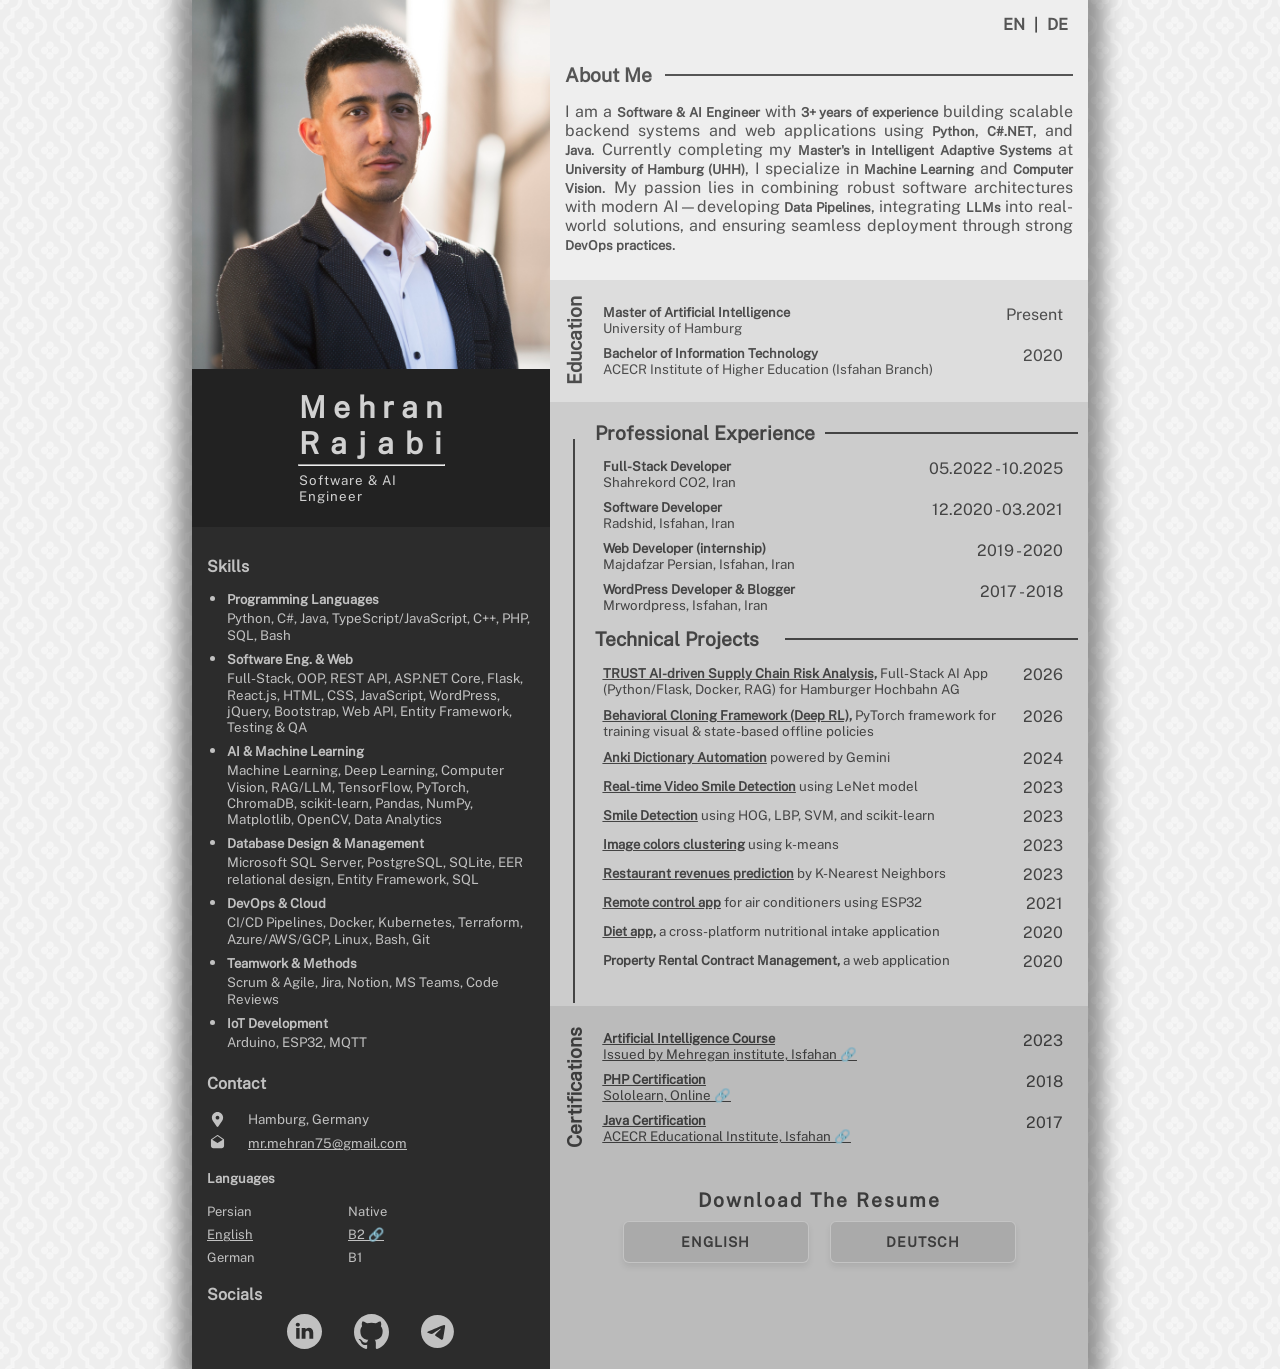
==== commit a1eb5d1c: "Multilanguage implemented" ====
--- a/index.html
+++ b/index.html
@@ -1,444 +1,20 @@
-<html lang="en">
+<!DOCTYPE html>
+<html>
 
 <head>
     <meta charset="UTF-8">
-    <meta http-equiv="X-UA-Compatible" content="IE=edge">
-    <meta name='viewport' content='width=device-width, initial-scale=1'>
-    <meta name="keywords"
-        content="web developer, software engineer, technology enthusiast, coding passion, nature lover, video games, tank capacity monitoring, tank-monitoring.ir, artificial intelligence, Jahad University, Mehregan Institute, English C1, Persian native">
-    <meta name="description"
-        content="Mehran Rajabi is a skilled web developer and software engineer with a deep passion for technology and coding. Graduated with a Bachelor of Science degree in Information Technology from Jahad University and specialized in Artificial Intelligence at Mehregan Institute. Experience includes managing websites, freelancing, and software engineering, with a current focus on developing monitoring devices for tank capacity measurement. Apart from work, Mehran enjoys nature, video games, and spending time with friends.">
-    <meta name="author" content="Mehran Rajabi">
-    <link rel="icon" type="image/x-icon" href="fav.ico">
-    <link rel="stylesheet" href="style.css">
-    <title tr="title-mehran-rajabi">Mehran Rajabi</title>
+    <title>Redirecting...</title>
+    <script>
+        var lang = navigator.language || navigator.userLanguage;
+        if (lang.startsWith('de')) {
+            window.location.replace('/de/');
+        } else {
+            window.location.replace('/en/');
+        }
+    </script>
 </head>
-<div id="modal" style="opacity:0;">
-    <span class="close" onclick="closeModal()" tr="close">&times;</span>
-    <img id="modal-image" src="/profile.jpg" alt="">
-</div>
 
 <body>
-    <div class="container">
-        <div class="col-sm col">
-            <div class="image">
-                <img src="/profile.jpg" alt="Mehran Rajabi">
-            </div>
-            <div class="name">
-                <p tr="first-name">Mehran</p>
-                <p tr="last-name">Rajabi</p>
-                <hr>
-                <small tr="job-title">Software & AI Engineer</small>
-            </div>
-            <div class="skill">
-                <h4 tr="skills-header">Skills</h4>
-                <ul>
-                    <li>
-                        <b tr="prog-lang-header">Programming Languages</b>
-                        <br>
-                        <small tr="prog-lang-list">
-                            Python, C#, Java, TypeScript/JavaScript, C++, PHP, SQL, Bash
-                        </small>
-                    </li>
-                    <li>
-                        <b tr="web-dev-header">Software Eng. & Web</b>
-                        <br>
-                        <small tr="web-dev-list">
-                            Full-Stack, OOP, REST API, ASP.NET Core, Flask, React.js, HTML, CSS, JavaScript, WordPress,
-                            jQuery, Bootstrap, Web API, Entity Framework, Testing & QA
-                        </small>
-                    </li>
-                    <li>
-                        <b tr="data-analysis-header">AI & Machine Learning</b>
-                        <br>
-                        <small tr="data-analysis-list">Machine Learning, Deep Learning, Computer Vision, RAG/LLM,
-                            TensorFlow, PyTorch, ChromaDB, scikit-learn, Pandas, NumPy, Matplotlib, OpenCV, Data
-                            Analytics</small>
-                    </li>
-                    <li>
-                        <b tr="iot-header">Database Design & Management</b>
-                        <br>
-                        <small tr="iot-list">Microsoft SQL Server, PostgreSQL, SQLite, EER relational design, Entity
-                            Framework, SQL</small>
-                    </li>
-                    <li>
-                        <b tr="iot-header">DevOps & Cloud</b>
-                        <br>
-                        <small tr="iot-list">CI/CD Pipelines, Docker, Kubernetes, Terraform, Azure/AWS/GCP, Linux, Bash,
-                            Git</small>
-                    </li>
-                    <li>
-                        <b>Teamwork & Methods</b>
-                        <br>
-                        <small>Scrum & Agile, Jira, Notion, MS Teams, Code Reviews</small>
-                    </li>
-                    <li>
-                        <b tr="iot-header">IoT Development</b>
-                        <br>
-                        <small tr="iot-list">Arduino, ESP32, MQTT</small>
-                    </li>
-                </ul>
-            </div>
-            <div class="contact">
-                <h4 tr="contact-header">Contact</h4>
-                <div class="contact-container">
-                    <div class="contact-icon">
-                        <svg xmlns="http://www.w3.org/2000/svg" xmlns:xlink="http://www.w3.org/1999/xlink" version="1.0"
-                            id="Layer_1" width="15px" height="15px" viewBox="0 0 64 64"
-                            enable-background="new 0 0 64 64" xml:space="preserve">
-                            <path
-                                d="M32,0C18.746,0,8,10.746,8,24c0,5.219,1.711,10.008,4.555,13.93c0.051,0.094,0.059,0.199,0.117,0.289l16,24  C29.414,63.332,30.664,64,32,64s2.586-0.668,3.328-1.781l16-24c0.059-0.09,0.066-0.195,0.117-0.289C54.289,34.008,56,29.219,56,24  C56,10.746,45.254,0,32,0z M32,32c-4.418,0-8-3.582-8-8s3.582-8,8-8s8,3.582,8,8S36.418,32,32,32z" />
-                        </svg>
-                        <!--
-                        <svg xmlns="http://www.w3.org/2000/svg" fill="#FFFFFF" width="20px" height="20px" viewBox="0 0 32 32"><path d="M11.748 5.773S11.418 5 10.914 5c-.496 0-.754.229-.926.387S6.938 7.91 6.938 7.91s-.837.731-.773 2.106c.054 1.375.323 3.332 1.719 6.058 1.386 2.72 4.855 6.876 7.047 8.337 0 0 2.031 1.558 3.921 2.191.549.173 1.647.398 1.903.398.26 0 .719 0 1.246-.385.536-.389 3.543-2.807 3.543-2.807s.736-.665-.119-1.438c-.859-.773-3.467-2.492-4.025-2.944-.559-.459-1.355-.257-1.699.054-.343.313-.956.828-1.031.893-.112.086-.419.365-.763.226-.438-.173-2.234-1.148-3.899-3.426-1.655-2.276-1.837-3.02-2.084-3.824a.56.56 0 0 1 .225-.657c.248-.172 1.161-.933 1.161-.933s.591-.583.344-1.27-1.906-4.716-1.906-4.716z"/>
-                        </svg>
--->
-                        <svg xmlns="http://www.w3.org/2000/svg" xmlns:xlink="http://www.w3.org/1999/xlink" height="15px"
-                            width="15px" version="1.1" viewBox="0 0 32 32" xml:space="preserve">
-                            <path
-                                d="M30,9.9C30,9.9,30,9.8,30,9.9c0-0.2-0.1-0.3-0.1-0.4c0,0,0,0,0,0c0,0,0,0,0,0c-0.1-0.1-0.1-0.2-0.2-0.3c0,0,0,0,0,0  c0,0,0,0,0,0l-13-9c-0.3-0.2-0.8-0.2-1.1,0l-13,9c0,0,0,0,0,0c0,0,0,0,0,0C2.3,9.3,2.2,9.4,2.2,9.4c0,0,0,0,0,0c0,0,0,0,0,0  C2.1,9.6,2,9.7,2,9.8c0,0,0,0,0,0.1c0,0,0,0.1,0,0.1v13c0,2.8,2.2,5,5,5h18c2.8,0,5-2.2,5-5V10C30,10,30,9.9,30,9.9z M16,2.2  L27.2,10L16,16.8L4.8,10L16,2.2z" />
-                        </svg>
-                    </div>
-                    <div class="contact-info">
-                        <small tr="contact-location">Hamburg, Germany</small>
-                        <!--<small><a href="tel:" tr="contact-phone"></a></small>-->
-                        <small><a href="mailto:mr.mehran75@gmail.com">mr.mehran75@gmail.com</a></small>
-                    </div>
-                </div>
-            </div>
-            <div class="languages">
-                <h4 tr="languages-header">Languages</h4>
-                <div class="lan-container">
-                    <div class="lan">
-                        <div tr="language-persian">Persian</div>
-                        <div onclick="openModal(`/Certificates/IELTS.jpg`,`IELTS Certification`)" tr="language-english">
-                            English</div>
-                        <div tr="language-german">German</div>
-                    </div>
-                    <div class="level">
-                        <div tr="level-persian">Native</div>
-                        <div onclick="openModal(`/Certificates/IELTS.jpg`,`IELTS Certification`)" tr="level-english">B2
-                        </div>
-                        <div tr="level-german">B1</div>
-                    </div>
-                </div>
-            </div>
-            <div class="socials">
-                <h4 tr="socials-header">Socials</h4>
-                <div class="socials-container">
-                    <a href="https://www.linkedin.com/in/mehranr7/" target="_blank" tr="social-linkedin">
-                        <svg xmlns="http://www.w3.org/2000/svg" xmlns:xlink="http://www.w3.org/1999/xlink" height="35px"
-                            width="35px" version="1.1" id="Layer_1" viewBox="-143 145 512 512" xml:space="preserve">
-                            <path
-                                d="M113,145c-141.4,0-256,114.6-256,256s114.6,256,256,256s256-114.6,256-256S254.4,145,113,145z M41.4,508.1H-8.5V348.4h49.9  V508.1z M15.1,328.4h-0.4c-18.1,0-29.8-12.2-29.8-27.7c0-15.8,12.1-27.7,30.5-27.7c18.4,0,29.7,11.9,30.1,27.7  C45.6,316.1,33.9,328.4,15.1,328.4z M241,508.1h-56.6v-82.6c0-21.6-8.8-36.4-28.3-36.4c-14.9,0-23.2,10-27,19.6  c-1.4,3.4-1.2,8.2-1.2,13.1v86.3H71.8c0,0,0.7-146.4,0-159.7h56.1v25.1c3.3-11,21.2-26.6,49.8-26.6c35.5,0,63.3,23,63.3,72.4V508.1z  " />
-                        </svg>
-                    </a>
-                    <a href="https://github.com/mehranr7" target="_blank" tr="social-github">
-                        <svg xmlns="http://www.w3.org/2000/svg" xmlns:xlink="http://www.w3.org/1999/xlink" width="35px"
-                            height="35px" viewBox="0 0 20 20" version="1.1">
-                            <title>github [#142]</title>
-                            <desc>Created with Sketch.</desc>
-                            <defs> </defs>
-                            <g id="Page-1" stroke="none" stroke-width="1" fill-rule="evenodd">
-                                <g id="Dribbble-Light-Preview" transform="translate(-140.000000, -7559.000000)">
-                                    <g id="icons" transform="translate(56.000000, 160.000000)">
-                                        <path
-                                            d="M94,7399 C99.523,7399 104,7403.59 104,7409.253 C104,7413.782 101.138,7417.624 97.167,7418.981 C96.66,7419.082 96.48,7418.762 96.48,7418.489 C96.48,7418.151 96.492,7417.047 96.492,7415.675 C96.492,7414.719 96.172,7414.095 95.813,7413.777 C98.04,7413.523 100.38,7412.656 100.38,7408.718 C100.38,7407.598 99.992,7406.684 99.35,7405.966 C99.454,7405.707 99.797,7404.664 99.252,7403.252 C99.252,7403.252 98.414,7402.977 96.505,7404.303 C95.706,7404.076 94.85,7403.962 94,7403.958 C93.15,7403.962 92.295,7404.076 91.497,7404.303 C89.586,7402.977 88.746,7403.252 88.746,7403.252 C88.203,7404.664 88.546,7405.707 88.649,7405.966 C88.01,7406.684 87.619,7407.598 87.619,7408.718 C87.619,7412.646 89.954,7413.526 92.175,7413.785 C91.889,7414.041 91.63,7414.493 91.54,7415.156 C90.97,7415.418 89.522,7415.871 88.63,7414.304 C88.63,7414.304 88.101,7413.319 87.097,7413.247 C87.097,7413.247 86.122,7413.234 87.029,7413.87 C87.029,7413.87 87.684,7414.185 88.139,7415.37 C88.139,7415.37 88.726,7417.2 91.508,7416.58 C91.513,7417.437 91.522,7418.245 91.522,7418.489 C91.522,7418.76 91.338,7419.077 90.839,7418.982 C86.865,7417.627 84,7413.783 84,7409.253 C84,7403.59 88.478,7399 94,7399"
-                                            id="github-[#142]"> </path>
-                                    </g>
-                                </g>
-                            </g>
-                        </svg>
-                    </a>
-                    <a href="https://telegram.me/mehranr7" target="_blank" tr="social-telegram">
-                        <svg xmlns="http://www.w3.org/2000/svg" fill="#ffffff" width="35px" height="35px"
-                            viewBox="0 0 32 32" version="1.1">
-                            <title>telegram</title>
-                            <path
-                                d="M22.122 10.040c0.006-0 0.014-0 0.022-0 0.209 0 0.403 0.065 0.562 0.177l-0.003-0.002c0.116 0.101 0.194 0.243 0.213 0.403l0 0.003c0.020 0.122 0.031 0.262 0.031 0.405 0 0.065-0.002 0.129-0.007 0.193l0-0.009c-0.225 2.369-1.201 8.114-1.697 10.766-0.21 1.123-0.623 1.499-1.023 1.535-0.869 0.081-1.529-0.574-2.371-1.126-1.318-0.865-2.063-1.403-3.342-2.246-1.479-0.973-0.52-1.51 0.322-2.384 0.221-0.23 4.052-3.715 4.127-4.031 0.004-0.019 0.006-0.040 0.006-0.062 0-0.078-0.029-0.149-0.076-0.203l0 0c-0.052-0.034-0.117-0.053-0.185-0.053-0.045 0-0.088 0.009-0.128 0.024l0.002-0.001q-0.198 0.045-6.316 4.174c-0.445 0.351-1.007 0.573-1.619 0.599l-0.006 0c-0.867-0.105-1.654-0.298-2.401-0.573l0.074 0.024c-0.938-0.306-1.683-0.467-1.619-0.985q0.051-0.404 1.114-0.827 6.548-2.853 8.733-3.761c1.607-0.853 3.47-1.555 5.429-2.010l0.157-0.031zM15.93 1.025c-8.302 0.020-15.025 6.755-15.025 15.060 0 8.317 6.742 15.060 15.060 15.060s15.060-6.742 15.060-15.060c0-8.305-6.723-15.040-15.023-15.060h-0.002q-0.035-0-0.070 0z" />
-                        </svg>
-                    </a>
-                </div>
-            </div>
-        </div>
-        <div class="col-lg col">
-            <div class="about-me">
-                <div class="horizontal-container">
-                    <h2 tr="about-me">About Me</h2>
-                    <span class="horizontal-line"></span>
-                </div>
-                <div class="about-text">
-                    <p tr="about-explain">
-                        I am a <b>Software & AI Engineer</b> with <b>3+ years of experience</b> building scalable
-                        backend systems and web applications using <b>Python</b>, <b>C#/.NET</b>, and <b>Java</b>.
-                        Currently completing my <b>Master's in Intelligent Adaptive Systems</b> at <b>University of
-                            Hamburg (UHH)</b>, I specialize in <b>Machine Learning</b> and <b>Computer Vision</b>. My
-                        passion lies in combining robust software architectures with modern AI—developing <b>Data
-                            Pipelines</b>, integrating <b>LLMs</b> into real-world solutions, and ensuring seamless
-                        deployment through strong <b>DevOps practices</b>.
-                    </p>
-                </div>
-            </div>
-            <div class="education">
-                <div class="vertical-container">
-                    <div class="vertical-heading">
-                        <h2 class="vertical">Education</h2>
-                        <span class="line"></span>
-                    </div>
-                    <div class="list-container">
-                        <div class="list-item">
-                            <div class="item-content">
-                                <b>Master of Artificial Intelligence</b>
-                                <small>University of Hamburg</small>
-                            </div>
-                            <div class="item-date">
-                                Present
-                            </div>
-                        </div>
-                        <div class="list-item">
-                            <div class="item-content">
-                                <b>Bachelor of Information Technology</b>
-                                <small>ACECR Institute of Higher Education (Isfahan Branch)</small>
-                            </div>
-                            <div class="item-date">
-                                2020
-                            </div>
-                        </div>
-                    </div>
-                </div>
-            </div>
-            <div class="experience">
-                <div class="horizontal-container horizontal-padding">
-                    <h2 id="experience1">Professional Experience</h2>
-                    <span class="horizontal-line" id="horizontal-line-1"></span>
-                </div>
-                <div class="vertical-container">
-                    <div class="vertical-heading">
-                        <h2 class="vertical"></h2>
-                        <span class="line active-line"></span>
-                    </div>
-                    <div class="list-container">
-                        <div class="list-item">
-                            <div class="item-content">
-                                <b>Full-Stack Developer</b>
-                                <small>Shahrekord CO2, Iran</small>
-                            </div>
-                            <div class="item-date">
-                                05.2022 - 10.2025
-                            </div>
-                        </div>
-                        <div class="list-item">
-                            <div class="item-content">
-                                <b>Software Developer</b>
-                                <small>Radshid, Isfahan, Iran</small>
-                            </div>
-                            <div class="item-date">
-                                12.2020 - 03.2021
-                            </div>
-                        </div>
-                        <div class="list-item">
-                            <div class="item-content">
-                                <b>Web Developer (internship)</b>
-                                <small>Majdafzar Persian, Isfahan, Iran</small>
-                            </div>
-                            <div class="item-date">
-                                2019 - 2020
-                            </div>
-                        </div>
-                        <div class="list-item">
-                            <div class="item-content">
-                                <b>WordPress Developer & Blogger</b>
-                                <small>Mrwordpress, Isfahan, Iran</small>
-                            </div>
-                            <div class="item-date">
-                                2017 - 2018
-                            </div>
-                        </div>
-                    </div>
-                </div>
-                <div class="horizontal-container horizontal-padding">
-                    <h2 id="experience2">Technical Projects</h2>
-                    <span class="horizontal-line" id="horizontal-line-2"></span>
-                </div>
-                <div class="vertical-container">
-                    <div class="vertical-heading">
-                        <h2 class="vertical"></h2>
-                        <span class="line active-line"></span>
-                    </div>
-                    <div class="list-container">
-                        <div class="list-item">
-                            <div class="item-content">
-                                <small><a href="https://datadrivensolutions.informatik.uni-hamburg.de/" target="_blank"
-                                        style="color: inherit; text-decoration: underline;"
-                                        rel="noopener noreferrer"><b>TRUST AI-driven Supply Chain Risk Analysis,</b></a>
-                                    Full-Stack AI App (Python/Flask, Docker, RAG) for Hamburger Hochbahn AG</small>
-                            </div>
-                            <div class="item-date">
-                                2026
-                            </div>
-                        </div>
-                        <div class="list-item">
-                            <div class="item-content">
-                                <small><a href="https://github.com/mehranr7/le-wm-fast-policy" target="_blank"
-                                        style="color: inherit; text-decoration: underline;"
-                                        rel="noopener noreferrer"><b>Behavioral Cloning Framework (Deep RL),</b></a>
-                                    PyTorch framework for training visual & state-based offline policies</small>
-                            </div>
-                            <div class="item-date">
-                                2026
-                            </div>
-                        </div>
-                        <div class="list-item">
-                            <div class="item-content">
-                                <small><a href="https://github.com/mehranr7/AnkiDictionary\" target=\"_blank\"
-                                        style=\"color: inherit; text-decoration: underline;\" rel=\"noopener
-                                        noreferrer\"><b>Anki Dictionary Automation</b></a> powered by Gemini</small>
-                            </div>
-                            <div class="item-date">
-                                2024
-                            </div>
-                        </div>
-                        <div class="list-item">
-                            <div class="item-content">
-                                <small><a href="https://github.com/mehranr7/smile-detection-cnn\" target=\"_blank\"
-                                        style=\"color: inherit; text-decoration: underline;\" rel=\"noopener
-                                        noreferrer\"><b>Real-time Video Smile Detection</b></a> using LeNet
-                                    model</small>
-                            </div>
-                            <div class="item-date">
-                                2023
-                            </div>
-                        </div>
-                        <div class="list-item">
-                            <div class="item-content">
-                                <small><a href="https://github.com/mehranr7/smile-detection\" target=\"_blank\"
-                                        style=\"color: inherit; text-decoration: underline;\" rel=\"noopener
-                                        noreferrer\"><b>Smile Detection</b></a> using HOG, LBP, SVM, and
-                                    scikit-learn</small>
-                            </div>
-                            <div class="item-date">
-                                2023
-                            </div>
-                        </div>
-                        <div class="list-item">
-                            <div class="item-content">
-                                <small><a href="https://github.com/mehranr7/cluster-image-colors\" target=\"_blank\"
-                                        style=\"color: inherit; text-decoration: underline;\" rel=\"noopener
-                                        noreferrer\"><b>Image colors clustering</b></a> using k-means</small>
-                            </div>
-                            <div class="item-date">
-                                2023
-                            </div>
-                        </div>
-                        <div class="list-item">
-                            <div class="item-content">
-                                <small><a href="https://github.com/mehranr7/restaurant-revenue\" target=\"_blank\"
-                                        style=\"color: inherit; text-decoration: underline;\" rel=\"noopener
-                                        noreferrer\"><b>Restaurant revenues prediction</b></a> by K-Nearest
-                                    Neighbors</small>
-                            </div>
-                            <div class="item-date">
-                                2023
-                            </div>
-                        </div>
-                        <div class="list-item">
-                            <div class="item-content">
-                                <small><a href="https://gitlab.com/MehranR7/iot_cooler\" target=\"_blank\"
-                                        style=\"color: inherit; text-decoration: underline;\" rel=\"noopener
-                                        noreferrer\"><b>Remote control app</b></a> for air conditioners using
-                                    ESP32</small>
-                            </div>
-                            <div class="item-date">
-                                2021
-                            </div>
-                        </div>
-                        <div class="list-item">
-                            <div class="item-content">
-                                <small><a href="https://github.com/mehranr7/Diet-Macro-Tracker\" target=\"_blank\"
-                                        style=\"color: inherit; text-decoration: underline;\" rel=\"noopener
-                                        noreferrer\"><b>Diet app,</b></a> a cross-platform nutritional intake
-                                    application</small>
-                            </div>
-                            <div class="item-date">
-                                2020
-                            </div>
-                        </div>
-                        <div class="list-item">
-                            <div class="item-content">
-                                <small><b>Property Rental Contract Management,</b> a web application</small>
-                            </div>
-                            <div class="item-date">
-                                2020
-                            </div>
-                        </div>
-                    </div>
-                </div>
-            </div>
-            <div class="certifications">
-                <div class="vertical-container">
-                    <div class="vertical-heading">
-                        <h2 class="vertical">Certifications</h2>
-                        <span class="line"></span>
-                    </div>
-                    <div class="list-container">
-                        <div class="list-item">
-                            <a href="Certificates/Comprehensive-Artificial-Intelligence.pdf" target="_blank">
-                                <div class="item-content">
-                                    <b>Artificial Intelligence Course</b>
-                                    <small>Issued by Mehregan institute, Isfahan</small>
-                                </div>
-                            </a>
-                            <div class="item-date">
-                                2023
-                            </div>
-                        </div>
-                        <div class="list-item">
-                            <a href="Certificates/Python TVTO.pdf" target="_blank">
-                                <div class="item-content">
-                                    <b>Python Certification</b>
-                                    <small>The Iranian TVTO, Isfahan</small>
-                                </div>
-                            </a>
-                            <div class="item-date">
-                                2023
-                            </div>
-                        </div>
-                        <div class="list-item">
-                            <a href="Certificates/PHP.pdf" target="_blank">
-                                <div class="item-content">
-                                    <b>PHP Certification</b>
-                                    <small>Sololearn, Online</small>
-                                </div>
-                            </a>
-                            <div class="item-date">
-                                2018
-                            </div>
-                        </div>
-                        <div class="list-item">
-                            <a href="Certificates/Java.pdf" target="_blank">
-                                <div class="item-content">
-                                    <b>Java Certification</b>
-                                    <small>ACECR Educational Institute, Isfahan</small>
-                                </div>
-                            </a>
-                            <div class="item-date">
-                                2017
-                            </div>
-                        </div>
-                    </div>
-                </div>
-            </div>
-            <div class="downloadbox">
-                <h2>Download the resume</h2>
-                <div class="resume-container">
-                    <a href="/Resume.pdf" class="download">English</a>
-                    <a href="/Lebenslauf.pdf" class="download">Deutsch</a>
-                </div>
-
-            </div>
-        </div>
-    </div>
-    <script src="scripts.js"></script>
 </body>
 
 </html>
